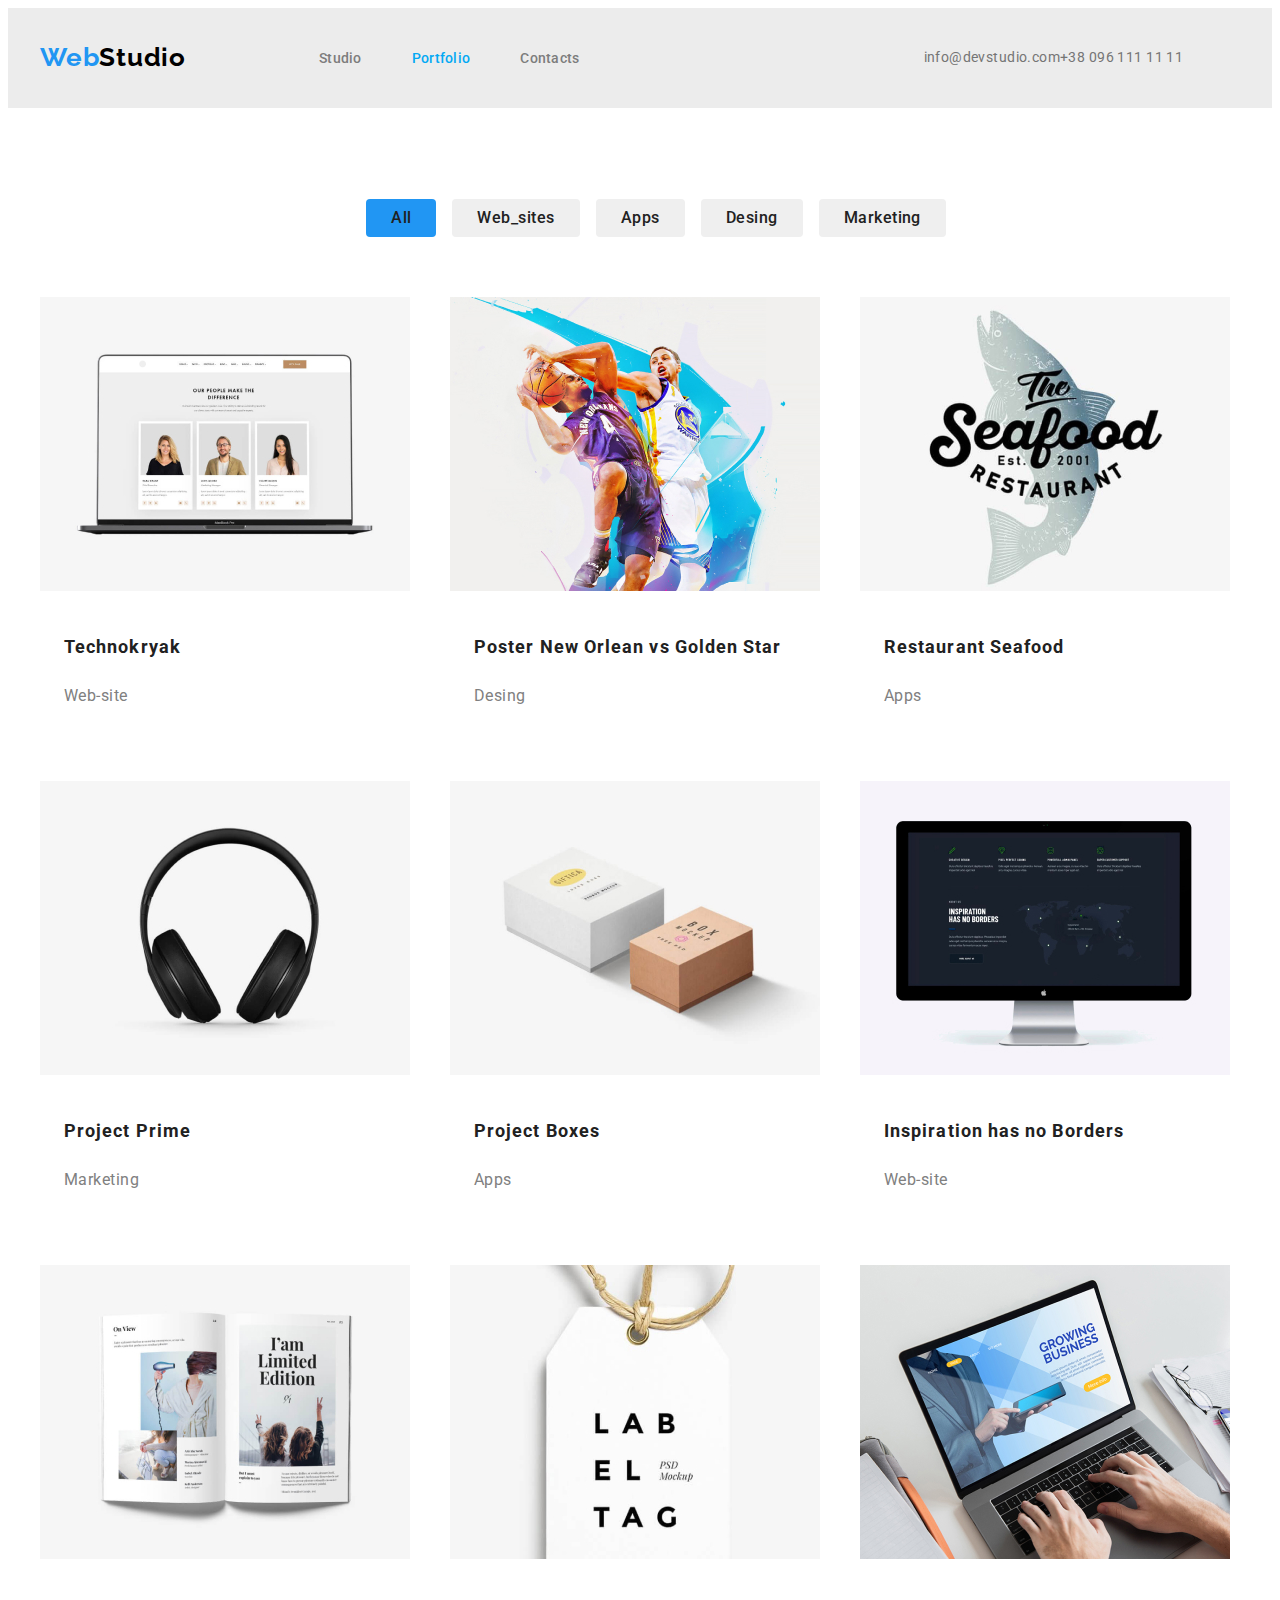
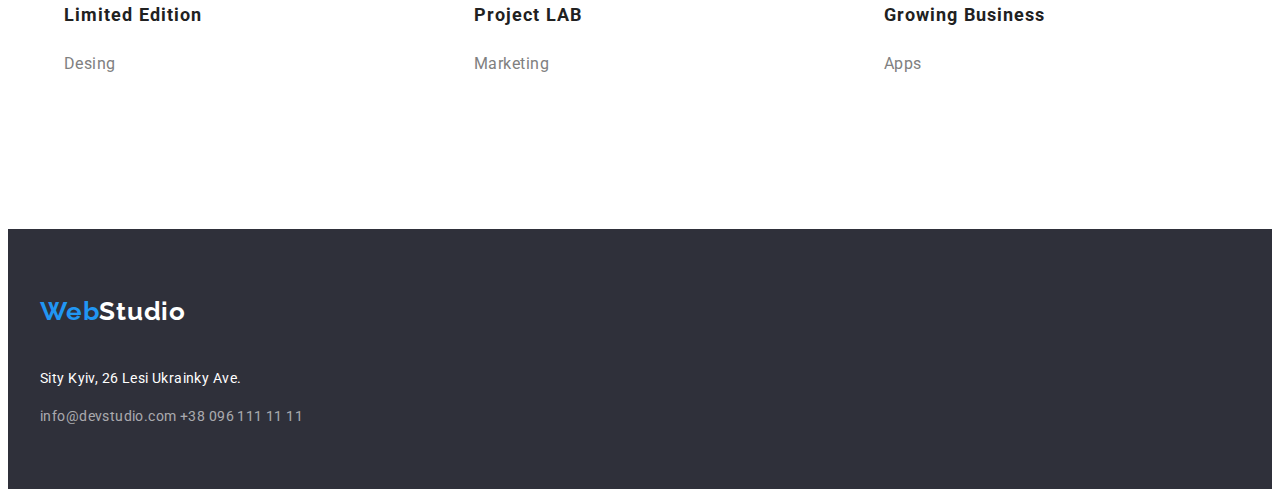
==== portfolio.html @ 50cd2db4 "New style" ====
<!DOCTYPE html>
<html lang="en"> <!-- Я знаю, що він англійський, хай буде таким-->
<head>
    <meta charset="UTF-8">
    <meta name="viewport" content="width=device-width, initial-scale=1.0">
    <title>WebStudio</title>
    <link rel="preconnect" href="https://fonts.googleapis.com">
    <link rel="preconnect" href="https://fonts.gstatic.com" crossorigin>
    <link href="https://fonts.googleapis.com/css2?family=Raleway:wght@700&family=Roboto:wght@400;500;700;900&display=swap" rel="stylesheet">
    <link
      rel="stylesheet"
      href="https://cdnjs.cloudflare.com/ajax/libs/modern-normalize/2.0.0/modern-normalize.min.css"
      integrity="sha512-4xo8blKMVCiXpTaLzQSLSw3KFOVPWhm/TRtuPVc4WG6kUgjH6J03IBuG7JZPkcWMxJ5huwaBpOpnwYElP/m6wg=="
      crossorigin="anonymous"
      referrerpolicy="no-referrer"
    />
    <link rel="stylesheet" href="./css/style.css">
</head>
<body>
    <header class="header">
        <div class="container header-container flex-header">
            <nav class="header-nav">
                <a class="logo-studio-link">
                    Web<span class="logo-studio">Studio</span>
                </a>
                <ul class="header-list">
                    <li class="header-list-item"><a class="header-link link" href="index.html">Studio</a></li>
                    <li class="header-list-item"><a class="header-link link carrent" href="./portfolio.html">Portfolio</a></li>
                    <li class="header-list-item"><a class="header-link link" href="#">Contacts</a></li>
                </ul>
            </nav>
            <a class="header-contacts link" href="mailto:info@devstudio.com">info@devstudio.com</a>
            <a class="header-contacts link" href="tel:380961111111">+38 096 111 11 11</a>
        </div>
    </header>

    <main>
        <section class="portfolio">
            <div class="container flex-div">
                <h2 class="hidden visually-hidden">Categories</h2>
                <ul class="button-list">
                    <li class="button-list-item">
                        <button class="portfolio-button current">All</button>
                    </li>
                    <li class="button-list-item">
                        <button class="portfolio-button">Web_sites</button>
                    </li>
                    <li class="button-list-item">
                        <button class="portfolio-button">Apps</button>
                    </li>
                    <li class="button-list-item">
                        <button class="portfolio-button">Desing</button>
                    </li>
                    <li class="button-list-item">
                        <button class="portfolio-button">Marketing</button>
                    </li>
                </ul>
                <ul class="portfolio-list">
                    <li class="portfolio-list-item">
                        <img class="portfolio-image" src="./images/portfolio/web_site.jpg" alt="Technokryak" height="294" width="370" >
                        <div class="text-box">
                            <h3 class="portfolio-name">Technokryak</h3>
                            <p class="portfolio-categorie" style="color: gray;">Web-site</p>
                        </div>
                    </li>
                    <li class="portfolio-list-item">
                        <img class="portfolio-image" src="./images/portfolio/desing.jpg" alt="Poster New Orlean vs Golden Star" height="294" width="370" >
                        <div class="text-box">
                            <h3 class="portfolio-name">Poster New Orlean vs Golden Star</h3>
                            <p class="portfolio-categorie" style="color: gray;">Desing</p>
                        </div>
                    </li>
                    <li class="portfolio-list-item">
                        <img class="portfolio-image" src="./images/portfolio/app.jpg" alt="Restaurant Seafood" height="294" width="370" >
                        <div class="text-box">
                            <h3 class="portfolio-name">Restaurant Seafood</h3>
                            <p class="portfolio-categorie" style="color: gray;">Apps</p>
                        </div>
                    </li>
                    <li class="portfolio-list-item">
                        <img class="portfolio-image" src="./images/portfolio/marketing.jpg" alt="Project Prime" height="294" width="370" >
                        <div class="text-box">
                            <h3 class="portfolio-name">Project Prime</h3>
                            <p class="portfolio-categorie" style="color: gray;">Marketing</p>
                        </div>
                    </li>
                    <li class="portfolio-list-item">
                        <img class="portfolio-image" src="./images/portfolio//app_2.jpg" alt="Project Boxes" height="294" width="370" >
                        <div class="text-box">
                            <h3 class="portfolio-name">Project Boxes</h3>
                            <p class="portfolio-categorie" style="color: gray;">Apps</p>
                        </div>
                    </li>
                    <li class="portfolio-list-item">
                        <img class="portfolio-image" src="./images/portfolio/web_site_2.jpg" alt="Inspiration has no Borders" height="294" width="370" >
                        <div class="text-box">
                            <h3 class="portfolio-name">Inspiration has no Borders</h3>
                            <p class="portfolio-categorie" style="color: gray;">Web-site</p>
                        </div>
                    </li>
                    <li class="portfolio-list-item">
                        <img class="portfolio-image" src="./images/portfolio/desing_2.jpg" alt="Limited Edition" height="294" width="370" >
                        <div class="text-box">
                            <h3 class="portfolio-name">Limited Edition</h3>
                            <p class="portfolio-categorie" style="color: gray;">Desing</p>
                        </div>
                    </li>
                    <li class="portfolio-list-item">
                        <img class="portfolio-image" src="./images/portfolio/marketing_2.jpg" alt="Project LAB" height="294" width="370" >
                        <div class="text-box">
                            <h3 class="portfolio-name">Project LAB</h3>
                            <p class="portfolio-categorie" style="color: gray;">Marketing</p>
                        </div>
                    </li>
                    <li class="portfolio-list-item">
                        <img class="portfolio-image" src="./images/portfolio/app_3.jpg" alt="Growing Business" height="294" width="370" >
                        <div class="text-box">
                            <h3 class="portfolio-name">Growing Business</h3>
                            <p class="portfolio-categorie" style="color: gray;">Apps</p>
                        </div>
                    </li>
                </ul>
            </div>
        </section>
    </main>
    
    <footer class="footer">
        <div class="container">
            <a class="logo-footer">
                Web<span class="logo-span">Studio</span>
            </a>
            <address class="address">
                <p class="footer-location">Sity Kyiv, 26 Lesi Ukrainky Ave.</p>
                <a class="footer-contacts link" href="mailto:info@devstudio.com">info@devstudio.com</a>
                <a class="footer-contacts link" href="tel:+380961111111">+38 096 111 11 11</a>
            </address>
        </div>
    </footer>
</body>
</html>
---- css/style.css ----
:root {
    --main-and-footer-heading-color: #2F303A;  
    --main-heading-color: #212121;
    --main-text-color: #fff;
    --main-background-section4: #F5F4FA;
    --main-button-color: #2196F3;
    --accent-color-and-current-website: #03A9F4;
    --header-link-color: #7D7D7D;
    --header-color-link: #757575;
    --dark-color-for-text: #000;
    --work-color: #F5F4FA;
    --main-header-color: #ECECEC;
    --buttom-when-mouse-on-button: #188CE8;
    --background-for-icons: #f5f4fa;
    --font-family: 'Roboto', sans-serif;
    --second-family: 'Raleway', sans-serif;
}

body{
    font-family: "Roboto", sans-serif;
  letter-spacing: 0.03em;
  }  

.container {
    width: 1200px;
    margin: 0 auto;
    padding: 0 15px;
    /* outline: 1px solid tomato; */
}

.header {
    background-color: var(--main-header-color);
    padding-top: 24px;
    padding-bottom: 25px;
}

.logo-studio-link {
    color: var(--main-button-color);
    font-family: Raleway;
    font-size: 26px;
    font-weight: 700;
    line-height: 1.38;
    letter-spacing: 0.78px;
    margin-right: 93px;
}

.logo-studio {
    color: var(--dark-color-for-text)
}

.header-list-item:not(:last-child) {
    margin-right: 50px;
}

.header-contacts.link:nth-child(1) {
    margin-right: 50px;
}

.header-list,
.header-list-item,
.portfolio-list-item,
.button-list-item,
.features,
.team,
.occupation {
    list-style-type: none;
}

.title {
    color: var(--main-text-color);
    margin-bottom: 30px;
}

.portfolio-button.current {
    background-color: var(--main-button-color);
    color: var(--main-text-color);
}

.portfolio-button:focus,
.portfolio-button:hover {
    background-color: var(--main-button-color);
    color: var(--main-text-color);
}

.address {
    font-style: normal;
}

.header-link {
    color: inherit;
    text-decoration: none;
    font-family: 'Roboto', sans-serif;
    font-weight: 500;
    letter-spacing: 0.02em;
    font-size: 14px;
    color: var(--main-heading-color);
}

.header-contacts.link {
    font-weight: 500;
}

.header-list-item,
.header-link-logo,
.header-contacts.link,
.footer-contacts.link,
.footer-link-logo {
    text-decoration: none;
}

.flex-header,
.header-nav,
.header-contacts.link,
.header-list {
    display: flex;
    align-items: center;
}

.header-nav {
    margin-right: 344px;
}

.header-container {
    display: flex;
    align-items: center;
}

.header-contacts.link{
    font-family: var(--font-family);
    font-weight: 500;
    font-size: 14px;
    letter-spacing: 0.02em;
    color: var(--main-heading-color);
}

.portfolio-all {
    font-family: var(--font-family);
    font-weight: 500;
    font-size: 32px;
    line-height: 1.62;
    letter-spacing: 0.03em;
}

.button-list {
    margin-bottom: 34px;
    padding-bottom: 26px;
    display: flex;
    gap: 8px;
    justify-content: center;
}

.button-list-item {
    margin-right: 8px;
}

.portfolio-button,
.portfolio-button.current {
    padding: 6px 25px;
    font-weight: 500;
    font-size: 16px;
    line-height: 162%;
    letter-spacing: 0.03em;
    text-align: center;
    color: var(--main-heading-color);
    border: none;
    border-radius: 4px;
}

.portfolio-list {
    display: flex;
    flex-wrap: wrap;
    gap: 30px;
    padding: 0;
}

.portfolio-list-item {
    display: flex;
    flex-direction: column;
    flex-basis: calc((100% - 60px) / 3);
}

.text-box {
    padding: 20px 24px;
    border-right: 1px solid var(--border-color);
    border-left: 1px solid var(--border-color);
    border-bottom: 1px solid var(--border-color);
    flex-grow: 1;
}

.portfolio-name {
    margin-bottom: 4px;
    font-weight: 700;
    font-size: 18px;
    line-height: 200%;
    letter-spacing: 0.06em;
    color: var(--main-heading-color);
}

.portfolio-categorie {
    margin-bottom: 20px;
    font-weight: 400;
    font-size: 16px;
    line-height: 187%;
    letter-spacing: 0.03em;
    color: var(--header-color-link);
}

.portfolio {
    padding-top: 75px;
    padding-bottom: 94px;
}

.footer-contacts.link {
    font-family: var(--font-family);
    font-weight: 400;
    font-size: 14px;
    line-height: 171%;
    letter-spacing: 0.03em;
    color: rgba(255, 255, 255, 0.6);
}

.header-link:hover, 
.header-link:focus {
    color: var(--accent-color-and-current-website);
}

.header-link {
    color: var(--header-link-color);
}

.header-link.carrent {
    color: var(--accent-color-and-current-website);
}

.portfolio-button {
    font-family: var(--font-family);
    font-weight: 500;
    font-size: 16px;
    line-height: 1.62;
    letter-spacing: 0.03em;
    text-align: center;
    color: var(--main-heading-color);
}

.hidden {
    color: var(--main-heading-color);
    font-family: var(--font-family);
    font-weight: 900;
    font-size: 44px;
    line-height: 1.5;
    letter-spacing: 0.06em;
    text-align: center;
}

.portfolio-list-item {
    font-family: var(--font-family);
    font-weight: 700;
    font-size: 18px;
    line-height: 2;
    letter-spacing: 0.06em;
    color: var(--main-heading-color)
}

.portfolio-list.item {
    font-family: var(--font-family);
    font-weight: 400;
    font-size: 16px;
    line-height: 1.87;
    letter-spacing: 0.03em;
}

.section-title {
    background-color: var(--main-heading-color);
    padding-top: 200px;
    padding-bottom: 200px;
    text-align: center;
}

.header-contacts.link {
    font-family: var(--font-family);
    font-weight: 400;
    font-size: 14px;
    line-height: 1.71;
    letter-spacing: 0.03em;
    color: var(--header-color-link)
}

.header-contacts.link:hover, 
.header-contacts.link:focus {
    color: var(--accent-color-and-current-website);
}

.flex {
    display: flex;
    flex-direction: column;
    align-items: center;
}

.regestration-button {
    background-color: var(--main-button-color);
    color: var(--main-text-color);
    padding: 10px 32px;
    min-width: 216px;
    border: 0;
}

.regestration-button {
    font-family: var(--font-family);
    font-weight: 700;
    font-size: 16px;
    line-height: 1.87;
    letter-spacing: 0.06em;
    text-align: center;
}

.heading-features {
    font-family: var(--font-family);
    font-weight: 900;
    font-size: 36px;
    line-height: 1.5;
    letter-spacing: 0.03em;
    text-transform: uppercase;
    text-align: center;
}

.features {
    padding-top: 94px;
}

.features-list {
    display: flex;
}

.features-list-item {
    flex-basis: 270px;
    vertical-align: top;
}

.features-list-item::before {
    content: "";
    height: 120px;
    background-color: var(--background-for-icons);
    display: block; 
    margin-bottom: 30px;
    background-repeat: no-repeat;
    background-position: center;
    border-radius: 4px;
}

.features-list-item:nth-child(1)::before {
    background-image: url(../images/svg/antenna.svg);
}

.features-list-item:nth-child(2)::before {
    background-image: url(../images/svg/clock.svg);
}

.features-list-item:nth-child(3)::before {
    background-image: url(../images/svg/diagram.svg);
}

.features-list-item:nth-child(4)::before {
    background-image: url(../images/svg/astronaut.svg);
}

.features-list-item:not(:last-child) {
    margin-right: 30px;
}

.features-name {
    margin-bottom: 10px;
    font-family: var(--font-family);
    font-weight: 700;
    font-size: 14px;
    line-height: 1.875;
    letter-spacing: 0.03em;
    text-transform: uppercase;
}

.features-description {
    font-family: var(--font-family);
    font-weight: 400;
    font-size: 14px;
    line-height: 1.71;
    letter-spacing: 0.03em;
    color: var(--header-color-link);
}

.sections {
    padding-top: 94px;
    padding-bottom: 94px;
}

.heading-occupation {
    text-align: center;
    margin-bottom: 50px;
}

.occupation-list {
    display: flex;
}

.occupation.list-item:not(:last-child) {
    margin-right: 30px;
}

.occupation.sections {
    padding-top: 94px;
    padding-bottom: 94px;
}

.occupation.list-item {
    width: 370px;
}

.heading-occupation {
    font-family: var(--font-family);
    font-weight: 700;
    font-size: 36px;
    line-height: 1.5;
    letter-spacing: 0.03em;
    text-align: center;
    color: var(--main-heading-color);
    margin-bottom: 50px;
}

.team {
    background-color: var(--main-background-section4);
}

.team-list {
    display: flex;
}

.team-image-person {
    margin-bottom: 30px;
}

.team.list-item:not(:last-child) {
    margin-right: 30px;
}

.team.list-item {
    width: 270px;
    text-align: center;
    padding-bottom: 30px;
}

.heading-team {
    text-align: center;
    margin-bottom: 50px;
}

.heading-team{
    font-family: var(--font-family);
    font-weight: 700;
    font-size: 36px;
    line-height: 1.5;
    letter-spacing: 0.03em;
    text-align: center;
}

.team-name-person {
    font-family: var(--font-family);
    font-weight: 500;
    font-size: 16px;
    line-height: 1.5;
    letter-spacing: 0.03em;
}

.team-job {
    font-family: var(--font-family);
    font-weight: 400;
    font-size: 16px;
    line-height: 1.5;
    letter-spacing: 0.03em;
    margin-bottom: 10px;
}

.footer {
    background-color: var(--main-and-footer-heading-color);
    color: var(--main-text-color);
    font-family: var(--font-family);
    font-weight: 400;
    font-size: 14px;
    line-height: 1.71;
    letter-spacing: 0.03em;
    background-color: var(--main-and-footer-heading-color);
    padding-bottom: 60px;
    padding-top: 60px;
}

.logo-span {
    color: var(--main-text-color);
}

.logo-footer {
    font-family: var(--second-family);
    font-weight: 700;
    font-size: 26px;
    letter-spacing: 0.03em;
    color: var(--main-button-color);
    margin-bottom: 20px;
    display: inline-block;
}

.footer-link-logo{
    font-family: var(--second-family);
    font-weight: 700;
    font-size: 26px;
    letter-spacing: 0.03em;
}

.visually-hidden {
    position: absolute;
    white-space: nowrap;
    width: 1px;
    height: 1px;
    overflow: hidden;
    border: 0;
    padding: 0;
    clip: rect(0 0 0 0);
    clip-path: inset(50%);
    margin: -1px;
}
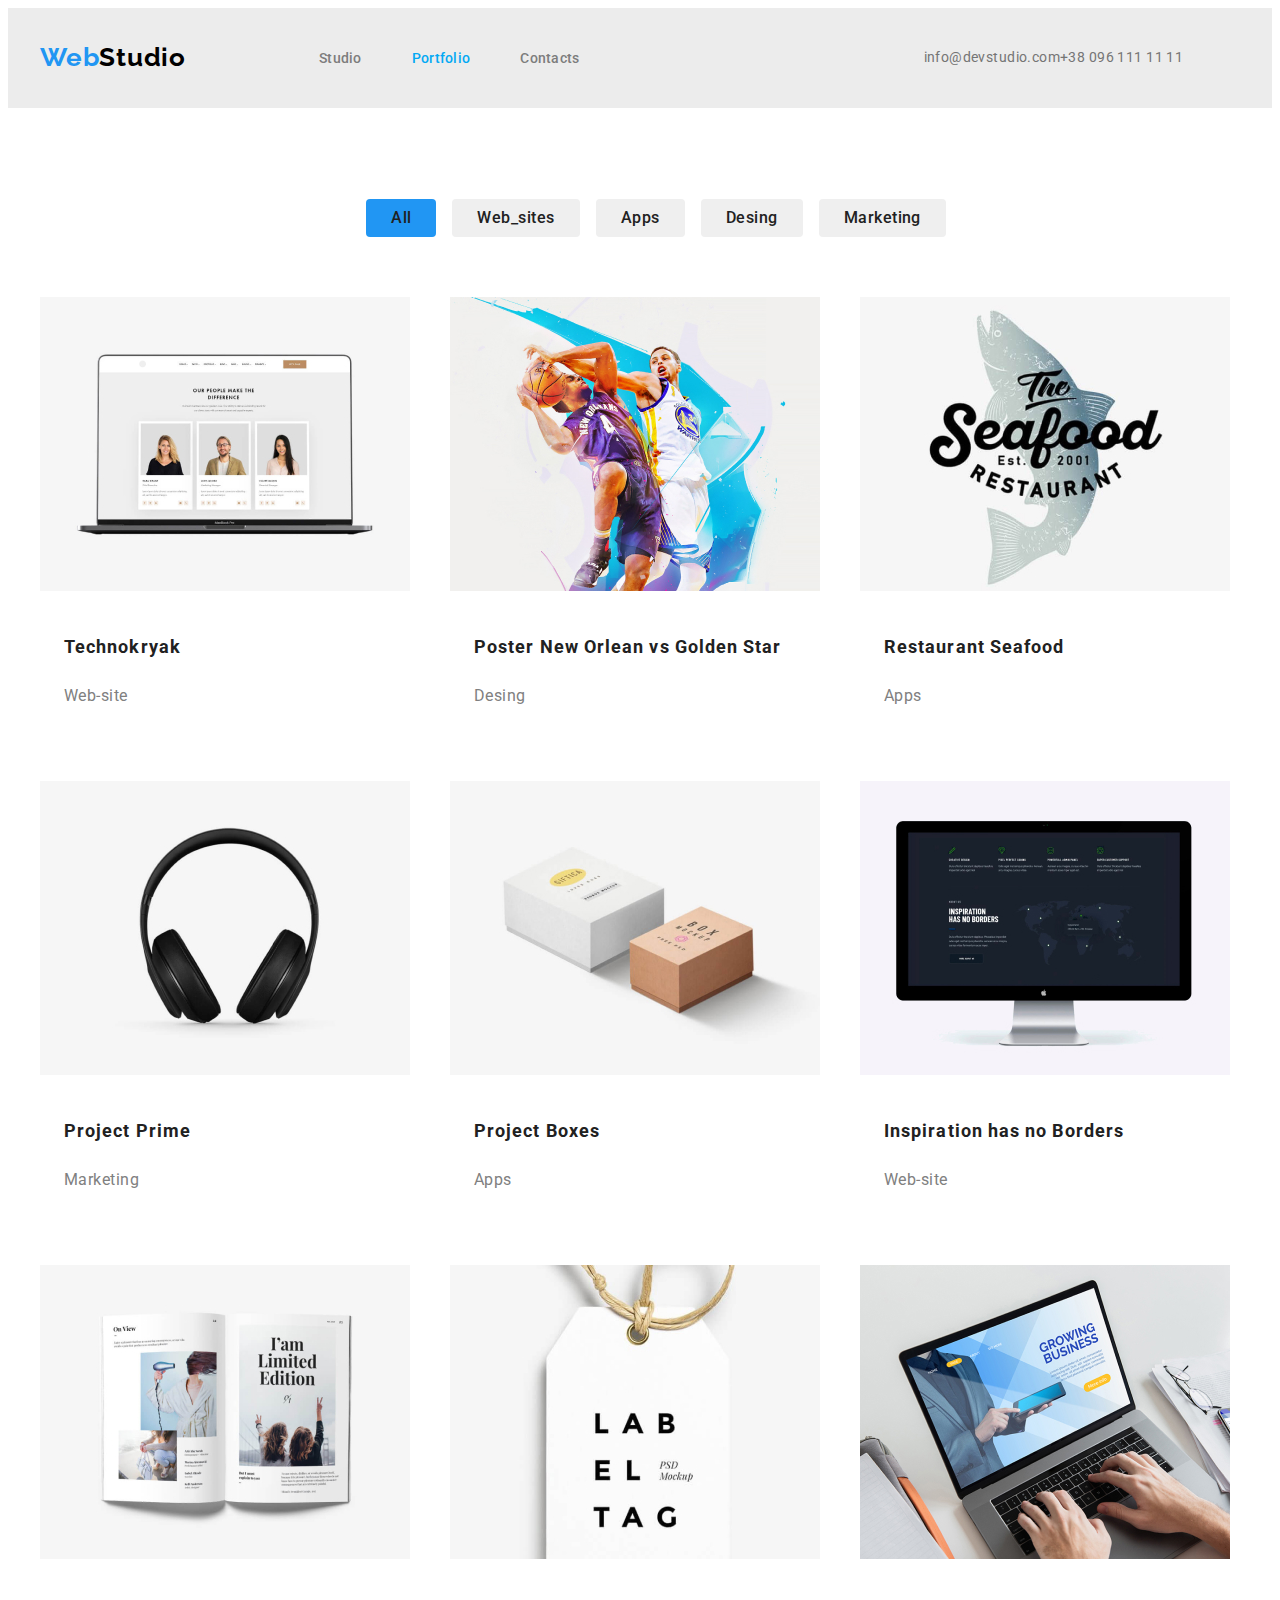
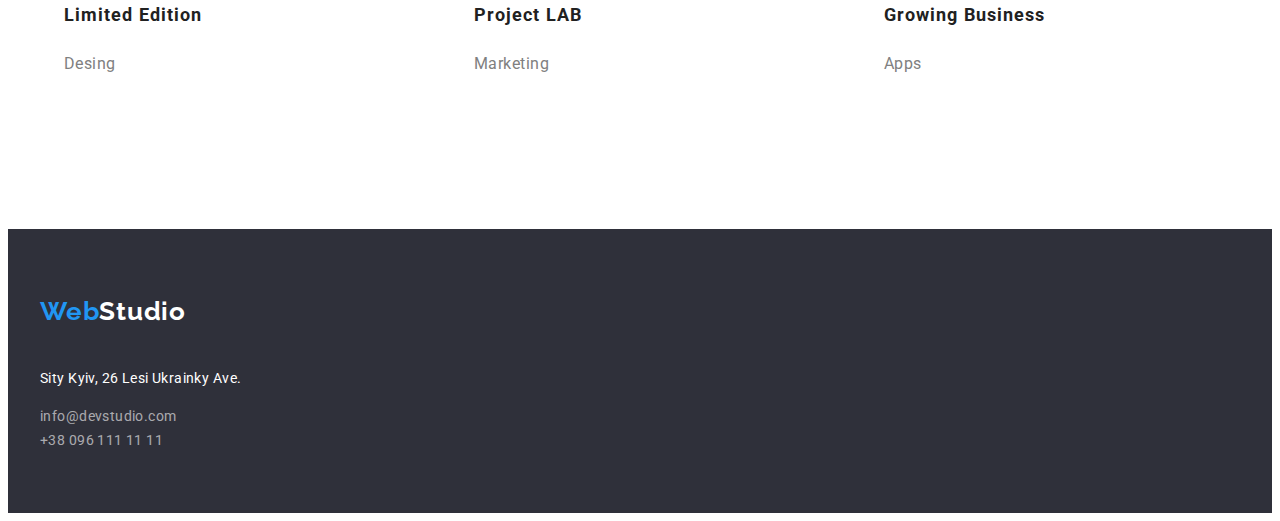
==== commit 0d1eb0e6: "New style" ====
--- a/portfolio.html
+++ b/portfolio.html
@@ -132,7 +132,7 @@
             <address class="address">
                 <p class="footer-location">Sity Kyiv, 26 Lesi Ukrainky Ave.</p>
                 <a class="footer-contacts link" href="mailto:info@devstudio.com">info@devstudio.com</a>
-                <a class="footer-contacts link" href="tel:+380961111111">+38 096 111 11 11</a>
+                <a class="footer-contacts link" href="tel:+380961111111" style="display: block;">+38 096 111 11 11</a>
             </address>
         </div>
     </footer>
--- a/css/style.css
+++ b/css/style.css
@@ -133,6 +133,23 @@
     color: var(--main-heading-color);
 }
 
+.contacts {
+    display: flex;
+    gap: 20px;
+}
+
+.section-title {
+    background-color: var(--main-color);
+    padding-top: 200px;
+    padding-bottom: 200px;
+    background-image:
+        linear-gradient(rgba(47, 48, 58, 0.4),
+            rgba(47, 48, 58, 0.4)),
+        url(../images/main/background-image-main.jpg);
+    background-repeat: no-repeat;
+    background-position: center;
+    background-size: cover;
+}
 .portfolio-all {
     font-family: var(--font-family);
     font-weight: 500;
@@ -267,6 +284,10 @@
     font-size: 16px;
     line-height: 1.87;
     letter-spacing: 0.03em;
+}
+
+.portfolio-list-item:hover {
+    box-shadow: 1px 4px 6px 0 rgba(0, 0, 0, 0.16), 0 4px 4px 0 rgba(0, 0, 0, 0.06), 0 1px 1px 0 rgba(0, 0, 0, 0.12);
 }
 
 .section-title {
@@ -475,6 +496,15 @@
     line-height: 1.5;
     letter-spacing: 0.03em;
     margin-bottom: 10px;
+}
+
+.team.list-item {
+    background-color: var(--white-color);
+    border-radius: 0 0 4px 4px;
+    box-shadow:
+        0 2px 1px 0 rgba(0, 0, 0, 0.2),
+        0 1px 1px 0 rgba(0, 0, 0, 0.14),
+        0 1px 3px 0 rgba(0, 0, 0, 0.12);
 }
 
 .footer {
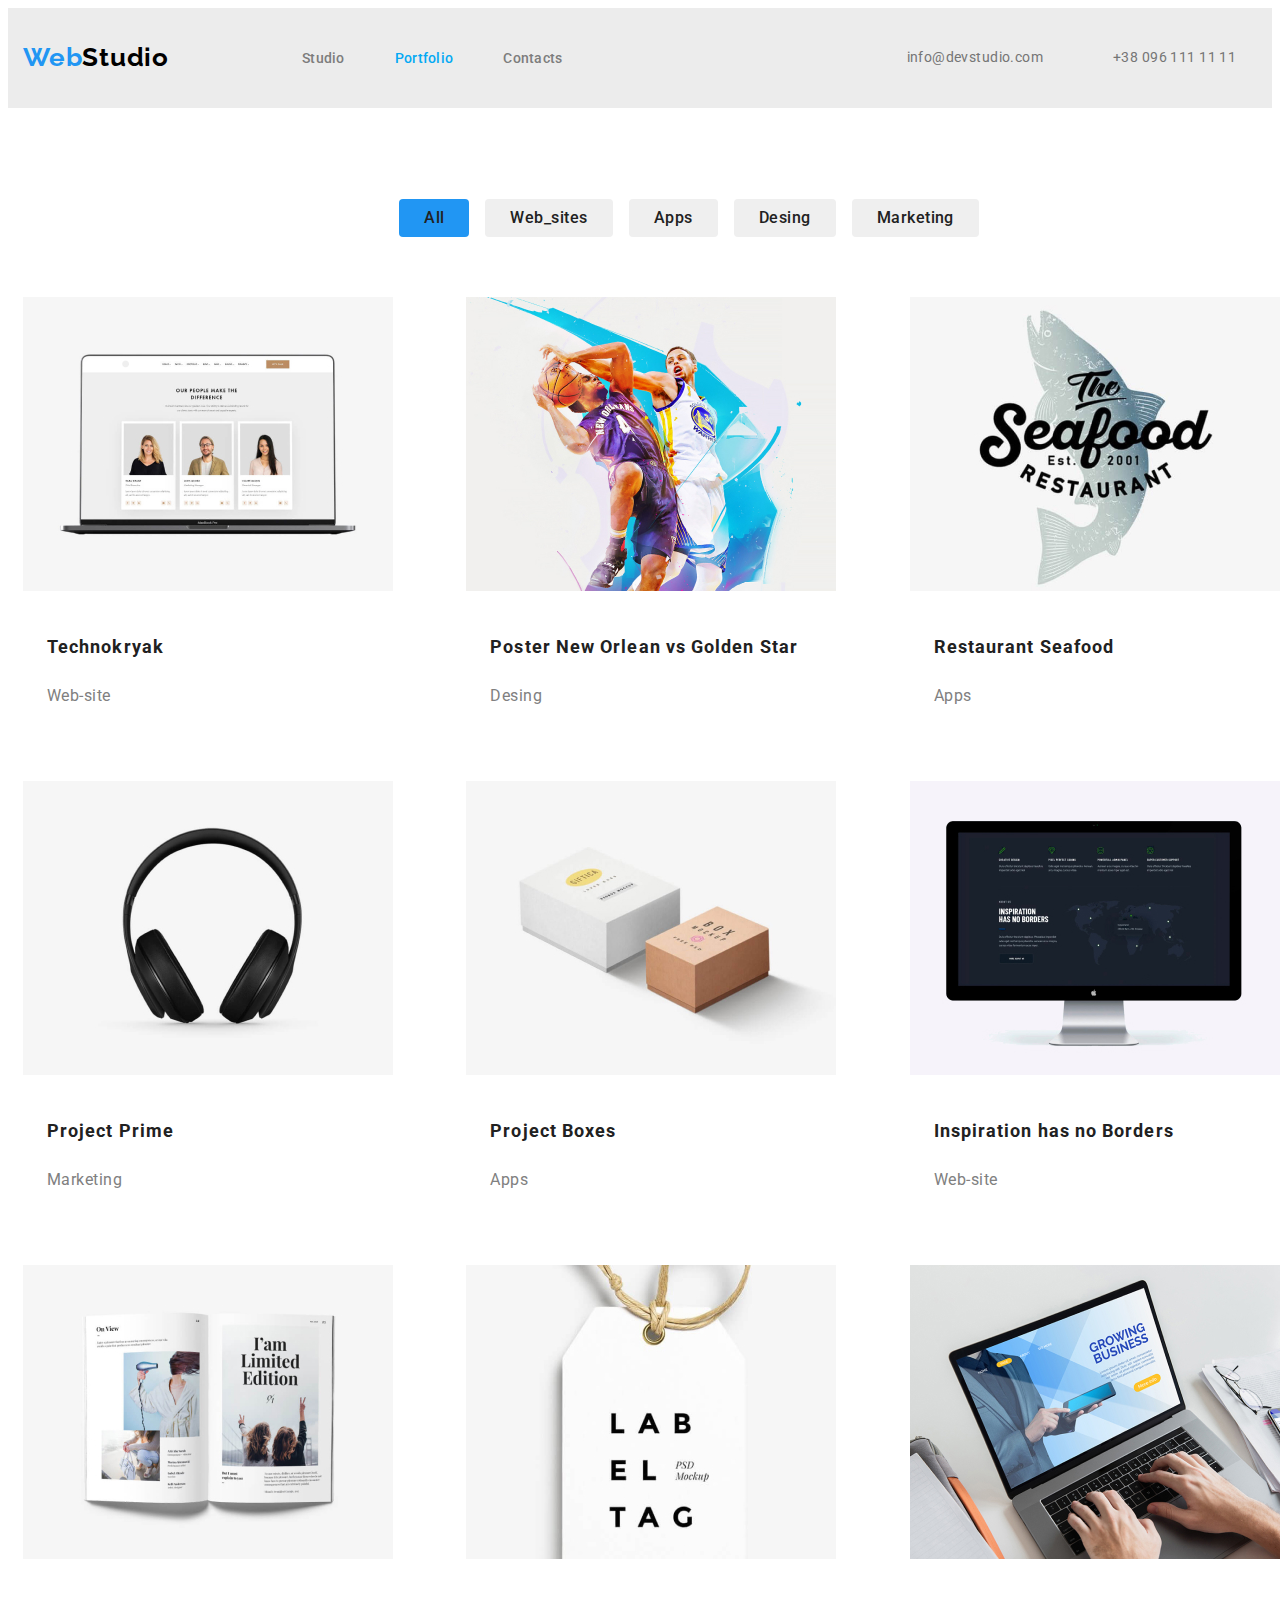
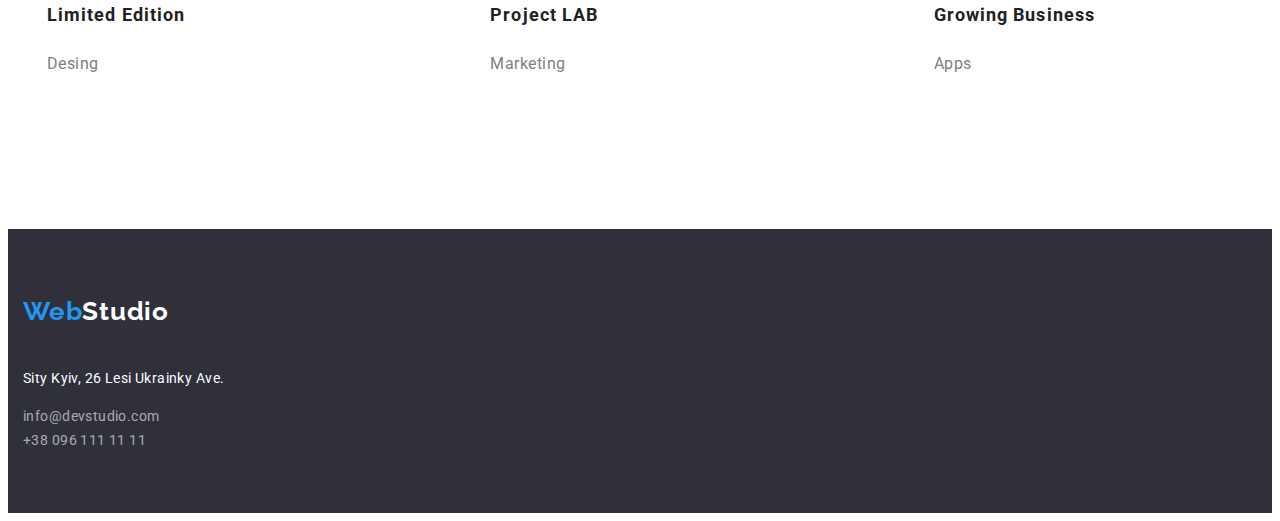
==== commit e908c079: "New style" ====
--- a/portfolio.html
+++ b/portfolio.html
@@ -29,8 +29,10 @@
                     <li class="header-list-item"><a class="header-link link" href="#">Contacts</a></li>
                 </ul>
             </nav>
-            <a class="header-contacts link" href="mailto:info@devstudio.com">info@devstudio.com</a>
-            <a class="header-contacts link" href="tel:380961111111">+38 096 111 11 11</a>
+            <div class="contacts">
+                <a class="header-contacts link" href="mailto:info@devstudio.com">info@devstudio.com</a>
+                <a class="header-contacts link" href="tel:380961111111">+38 096 111 11 11</a>
+            </div>
         </div>
     </header>
 
--- a/css/style.css
+++ b/css/style.css
@@ -22,7 +22,7 @@
   }  
 
 .container {
-    width: 1200px;
+    width: 1300px;
     margin: 0 auto;
     padding: 0 15px;
     /* outline: 1px solid tomato; */
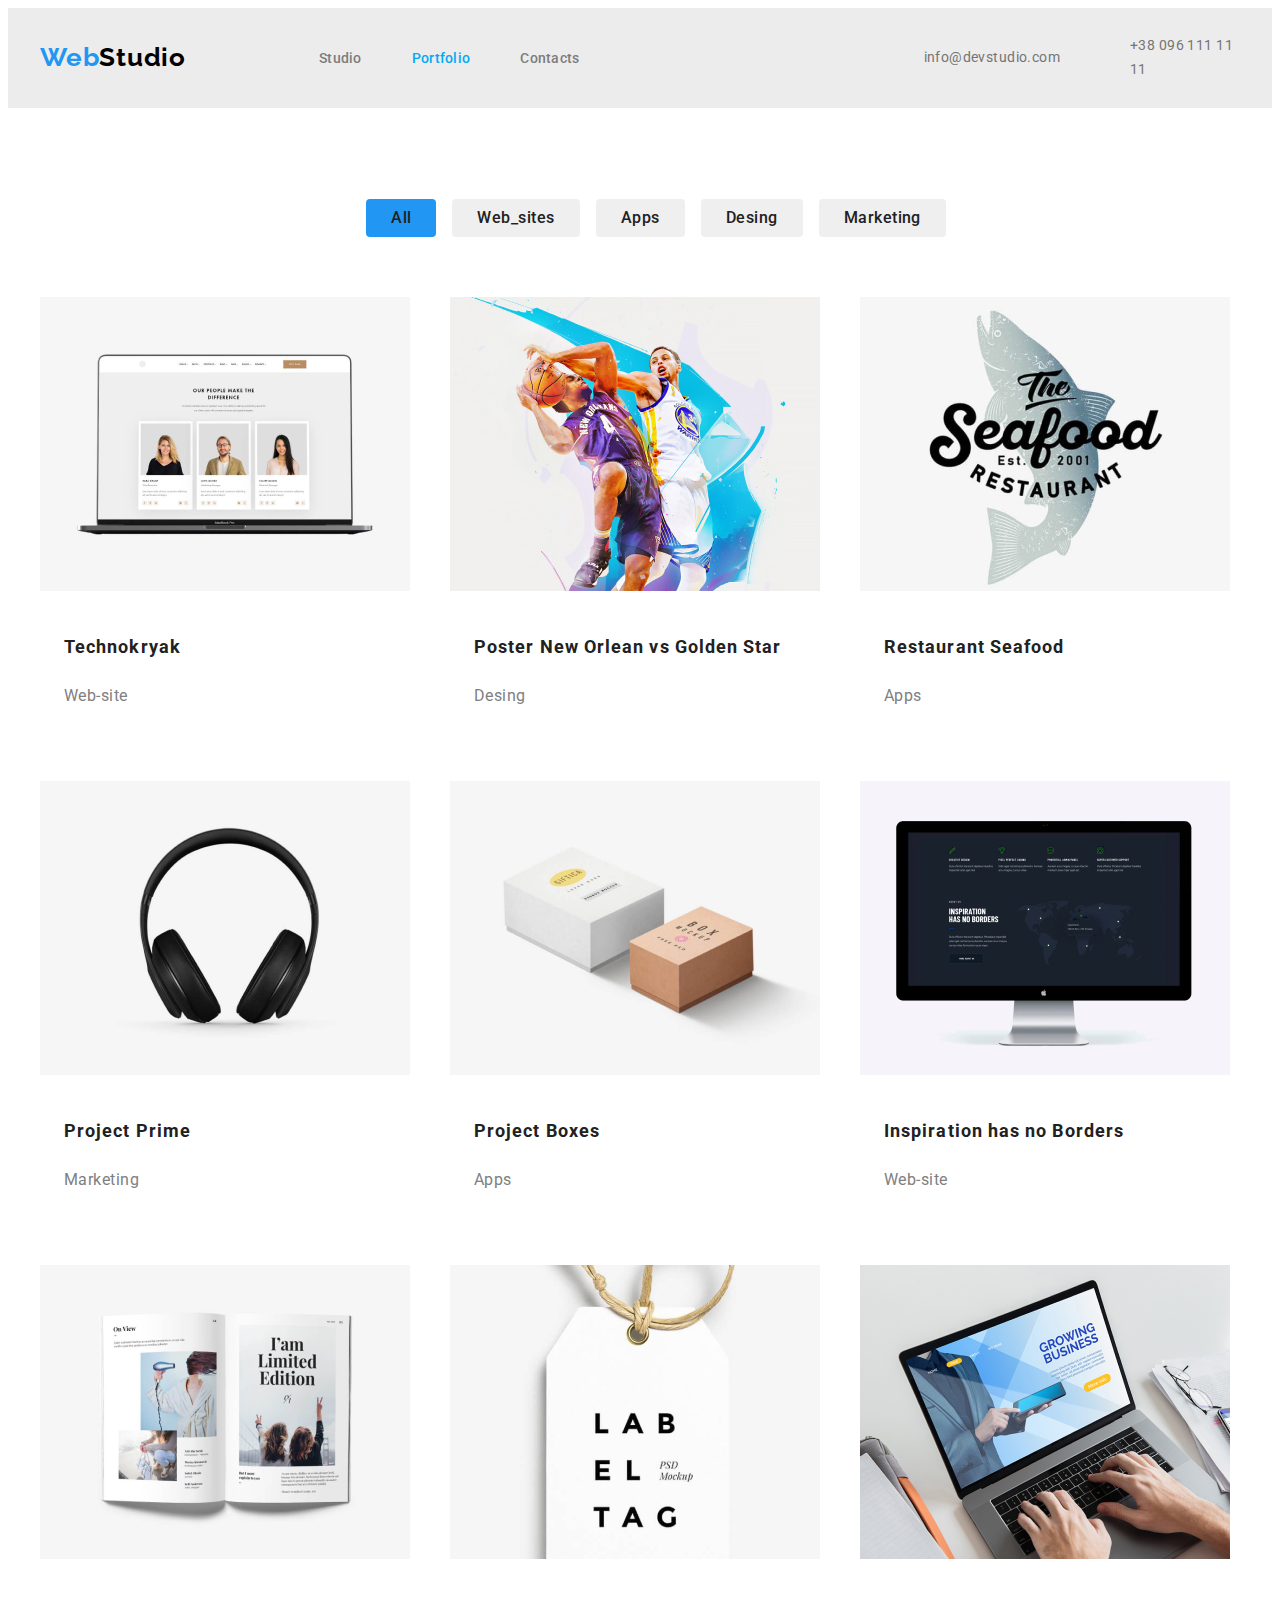
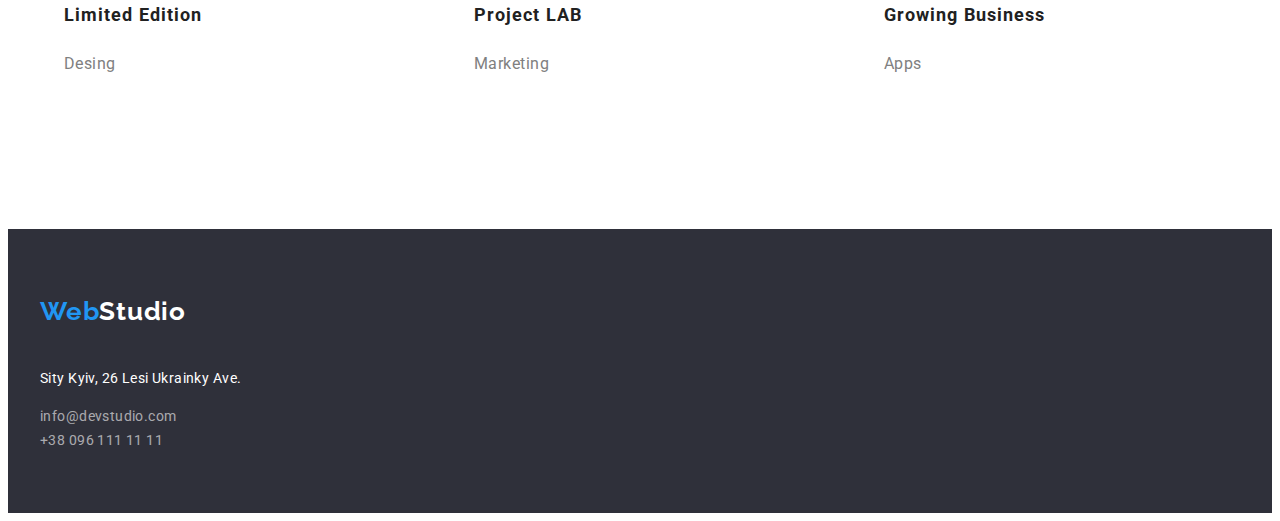
==== commit fe2e1466: "New style" ====
--- a/portfolio.html
+++ b/portfolio.html
@@ -15,6 +15,7 @@
       referrerpolicy="no-referrer"
     />
     <link rel="stylesheet" href="./css/style.css">
+    <link rel="stylesheet" href="./css/reset.css">
 </head>
 <body>
     <header class="header">
--- a/css/style.css
+++ b/css/style.css
@@ -22,7 +22,7 @@
   }  
 
 .container {
-    width: 1300px;
+    width: 1200px;
     margin: 0 auto;
     padding: 0 15px;
     /* outline: 1px solid tomato; */
@@ -139,7 +139,7 @@
 }
 
 .section-title {
-    background-color: var(--main-color);
+    background-color: var(--main-header-color);
     padding-top: 200px;
     padding-bottom: 200px;
     background-image:
@@ -168,6 +168,12 @@
 
 .button-list-item {
     margin-right: 8px;
+}
+
+.portfolio-button:active {
+    background-color: var(--buttom-when-mouse-on-button);
+    box-shadow: 0 4px 4px 0 rgba(0, 0, 0, 0.15);
+    color: var(--work-color);
 }
 
 .portfolio-button,
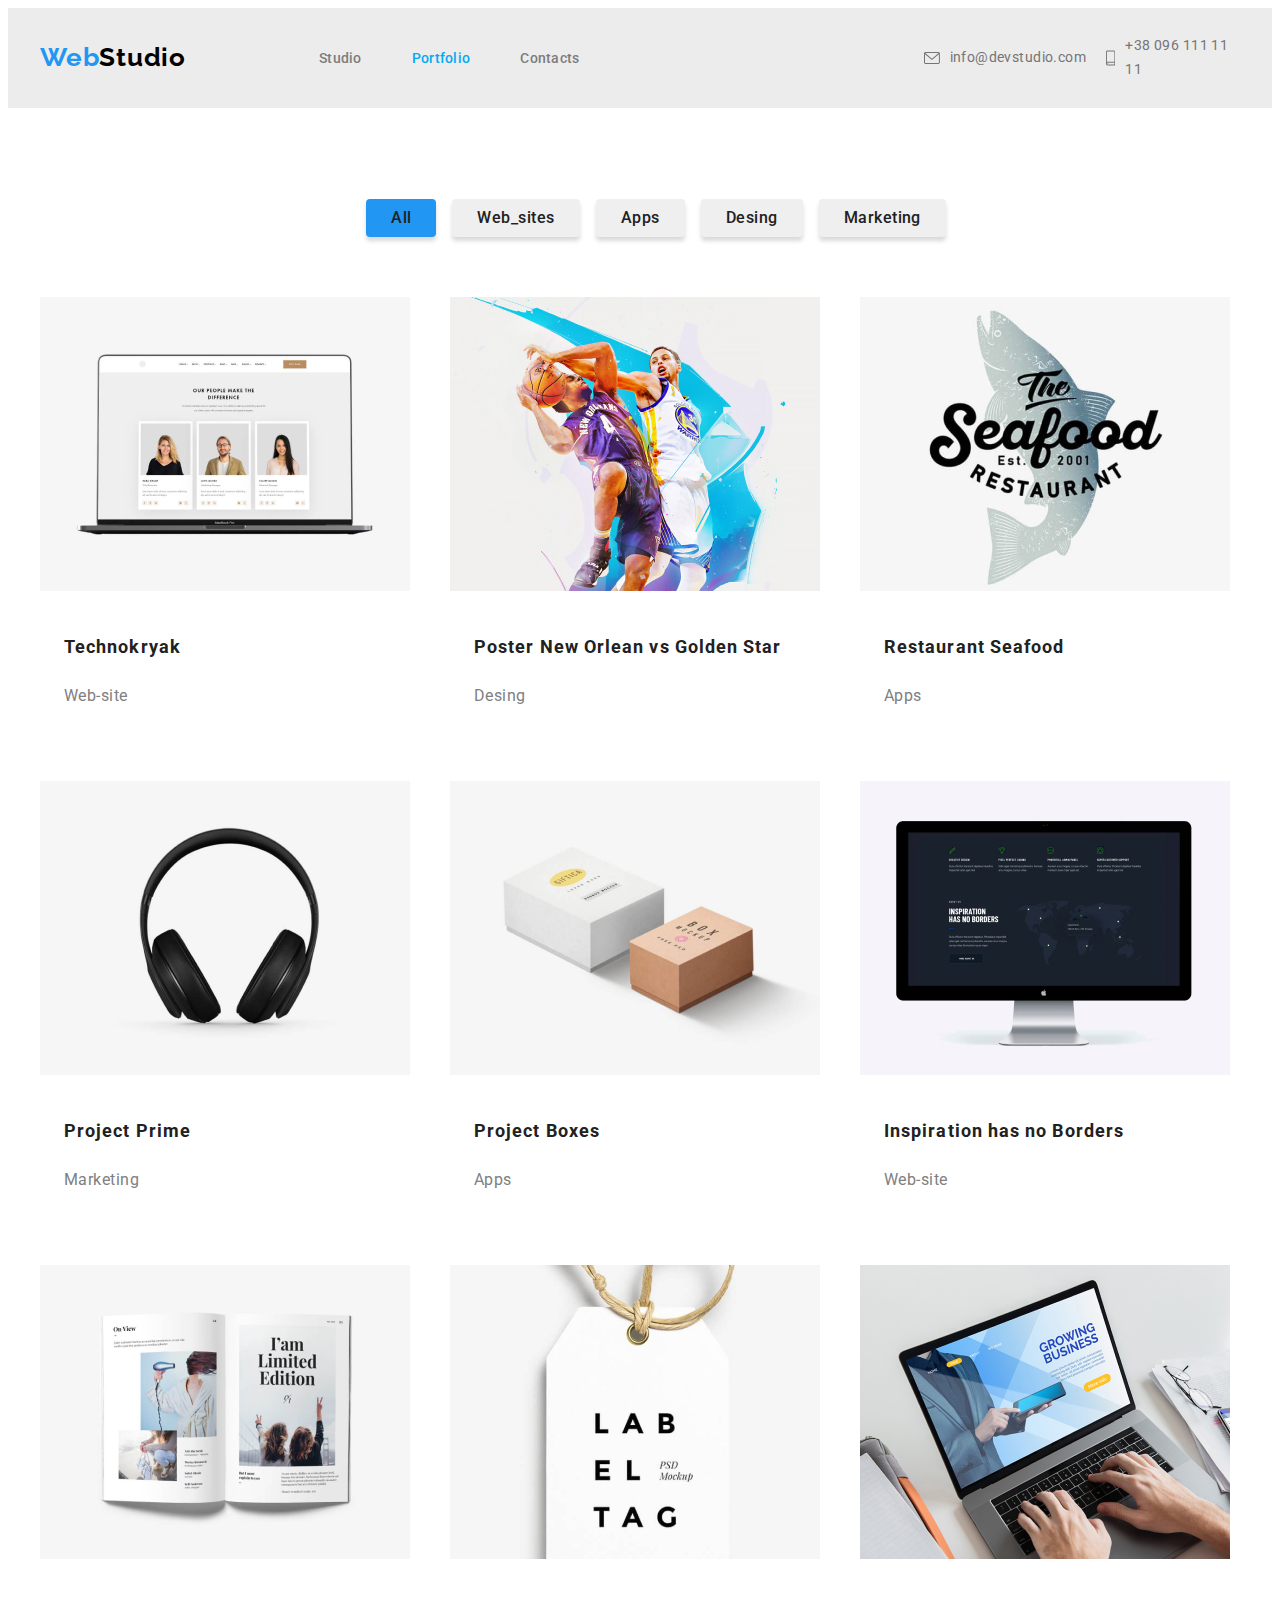
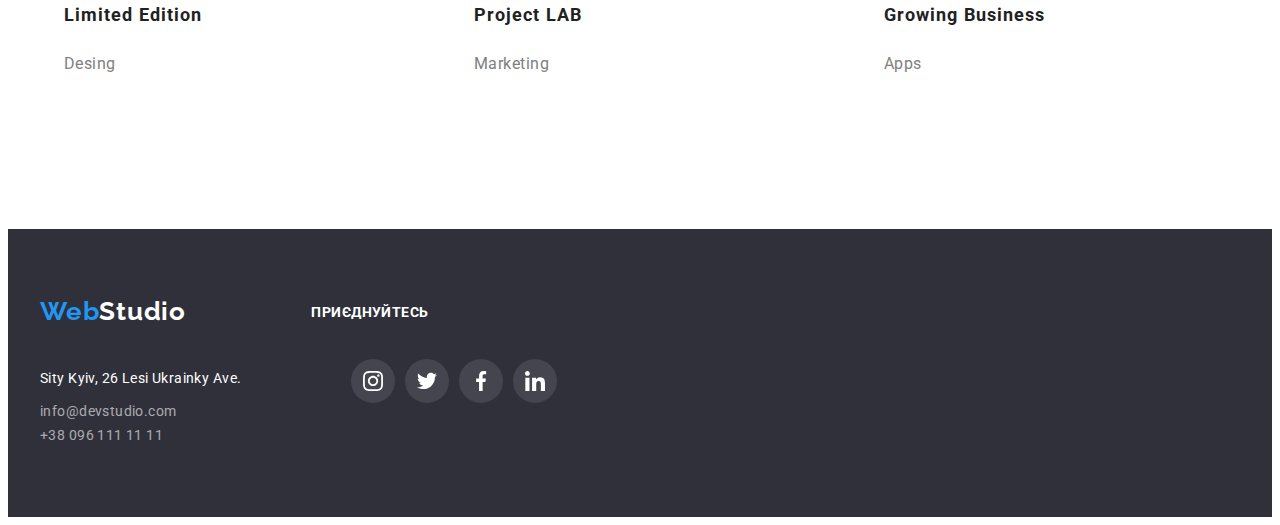
==== commit 85f542a8: "New svgs and codes" ====
--- a/portfolio.html
+++ b/portfolio.html
@@ -31,8 +31,14 @@
                 </ul>
             </nav>
             <div class="contacts">
-                <a class="header-contacts link" href="mailto:info@devstudio.com">info@devstudio.com</a>
-                <a class="header-contacts link" href="tel:380961111111">+38 096 111 11 11</a>
+                <a class="header-contacts link" href="mailto:info@devstudio.com">
+                    <svg class="svg-header" width="16" height="12">
+                        <use href="./images/svg/symboldefs.svg#email"></use>
+                    </svg>info@devstudio.com</a>
+                <a class="header-contacts link" href="tel:380961111111">
+                    <svg width="10" height="16">
+                        <use href="./images/svg/symboldefs.svg#smartphone"></use>
+                    </svg>+38 096 111 11 11</a>
             </div>
         </div>
     </header>
@@ -128,15 +134,42 @@
     </main>
     
     <footer class="footer">
-        <div class="container">
-            <a class="logo-footer">
-                Web<span class="logo-span">Studio</span>
-            </a>
-            <address class="address">
-                <p class="footer-location">Sity Kyiv, 26 Lesi Ukrainky Ave.</p>
-                <a class="footer-contacts link" href="mailto:info@devstudio.com">info@devstudio.com</a>
-                <a class="footer-contacts link" href="tel:+380961111111" style="display: block;">+38 096 111 11 11</a>
-            </address>
+        <div class="container flex-footer">
+            <div class="footer-links">
+                <a class="logo-footer">
+                    Web<span class="logo-span">Studio</span>
+                </a>
+                <address class="address">
+                    <p class="footer-location">Sity Kyiv, 26 Lesi Ukrainky Ave.</p>
+                    <a class="footer-contacts link" href="mailto:info@devstudio.com">info@devstudio.com</a>
+                    <a class="footer-contacts link" href="tel:+380961111111" style="display: block;">+38 096 111 11 11</a>
+                </address>
+            </div>
+            <div class="social-network">
+                <h2 class="footer-title">ПРИЄДНУЙТЕСЬ</h2>
+                <ul class="footer-list-svg">
+                    <li class="footer-list-item-svg">
+                        <a href="./" class="footer-link"> <svg width="20" height="20">
+                            <use href="./images/svg/symboldefs.svg#instagram"></use>
+                        </svg></a>
+                    </li>
+                    <li class="footer-list-item-svg">
+                        <a href="./" class="footer-link"> <svg width="20" height="20">
+                            <use href="./images/svg/symboldefs.svg#twitter"></use>
+                        </svg></a>
+                    </li>
+                    <li class="footer-list-item-svg">
+                        <a href="./" class="footer-link"> <svg width="20" height="20">
+                            <use href="./images/svg/symboldefs.svg#facebook"></use>
+                        </svg></a>
+                    </li>
+                    <li class="footer-list-item-svg">
+                        <a href="./" class="footer-link"> <svg width="20" height="20">
+                            <use href="./images/svg/symboldefs.svg#linkedin"></use>
+                        </svg></a>
+                    </li>
+                </ul>
+            </div>
         </div>
     </footer>
 </body>
--- a/css/style.css
+++ b/css/style.css
@@ -14,6 +14,8 @@
     --background-for-icons: #f5f4fa;
     --font-family: 'Roboto', sans-serif;
     --second-family: 'Raleway', sans-serif;
+    --fill-email-and-phone: #757575;
+    --social-links-workers: #AFB1B8;
 }
 
 body{
@@ -49,10 +51,6 @@
 }
 
 .header-list-item:not(:last-child) {
-    margin-right: 50px;
-}
-
-.header-contacts.link:nth-child(1) {
     margin-right: 50px;
 }
 
@@ -98,6 +96,9 @@
 
 .header-contacts.link {
     font-weight: 500;
+    fill: var(--fill-email-and-phone);
+    letter-spacing: 0.02em;
+    gap: 10px;
 }
 
 .header-list-item,
@@ -172,7 +173,6 @@
 
 .portfolio-button:active {
     background-color: var(--buttom-when-mouse-on-button);
-    box-shadow: 0 4px 4px 0 rgba(0, 0, 0, 0.15);
     color: var(--work-color);
 }
 
@@ -187,6 +187,7 @@
     color: var(--main-heading-color);
     border: none;
     border-radius: 4px;
+    box-shadow: 0 4px 4px 0 rgba(0, 0, 0, 0.15);
 }
 
 .portfolio-list {
@@ -240,6 +241,7 @@
     line-height: 171%;
     letter-spacing: 0.03em;
     color: rgba(255, 255, 255, 0.6);
+    margin-bottom: 9px;
 }
 
 .header-link:hover, 
@@ -459,6 +461,25 @@
     display: flex;
 }
 
+.our-team-svg {
+    display: flex;
+    justify-content: center;
+    gap: 10px;
+}
+
+.svg-team {
+    display: flex;
+}
+
+.our-team-link {
+    width: 44px;
+    height: 44px;
+    display: flex;
+    align-items: center;
+    justify-content: center;
+    fill: var(--social-links-workers);
+}
+
 .team-image-person {
     margin-bottom: 30px;
 }
@@ -526,6 +547,26 @@
     padding-top: 60px;
 }
 
+.flex-footer {
+    display: flex;
+}
+
+.footer-links {
+    display: flex;
+    flex-direction: column;
+}
+
+.footer-location {
+    font-weight: 400;
+    line-height: 1.71;
+    font-style: normal;
+    margin-bottom: 9px;
+}
+
+.footer-contacts.link1:not(:last-child) {
+    margin-bottom: 9px;
+}
+
 .logo-span {
     color: var(--main-text-color);
 }
@@ -545,6 +586,44 @@
     font-weight: 700;
     font-size: 26px;
     letter-spacing: 0.03em;
+}
+
+.social-network {
+    display: flex;
+    margin-left: 70px;
+    flex-direction: column;
+}
+
+.footer-title {
+    font-family: var(--font-family);
+    font-weight: 700;
+    font-size: 14px;
+    letter-spacing: 0.03em;
+    color: var(--main-text-color);
+    margin-bottom: 20px;
+    margin-top: 12px;
+}
+
+.footer-list-svg {
+    display: flex;
+    justify-content: center;
+    gap: 10px;
+}
+
+.footer-list-item-svg {
+    border-radius: 50%;
+    display: flex;
+}
+
+.footer-link {
+    display: flex;
+    width: 44px;
+    height: 44px;
+    align-items: center;
+    justify-content: center;
+    border-radius: 50%;
+    fill: var(--main-text-color);
+    background-color: rgba(255, 255, 255, 0.1);
 }
 
 .visually-hidden {
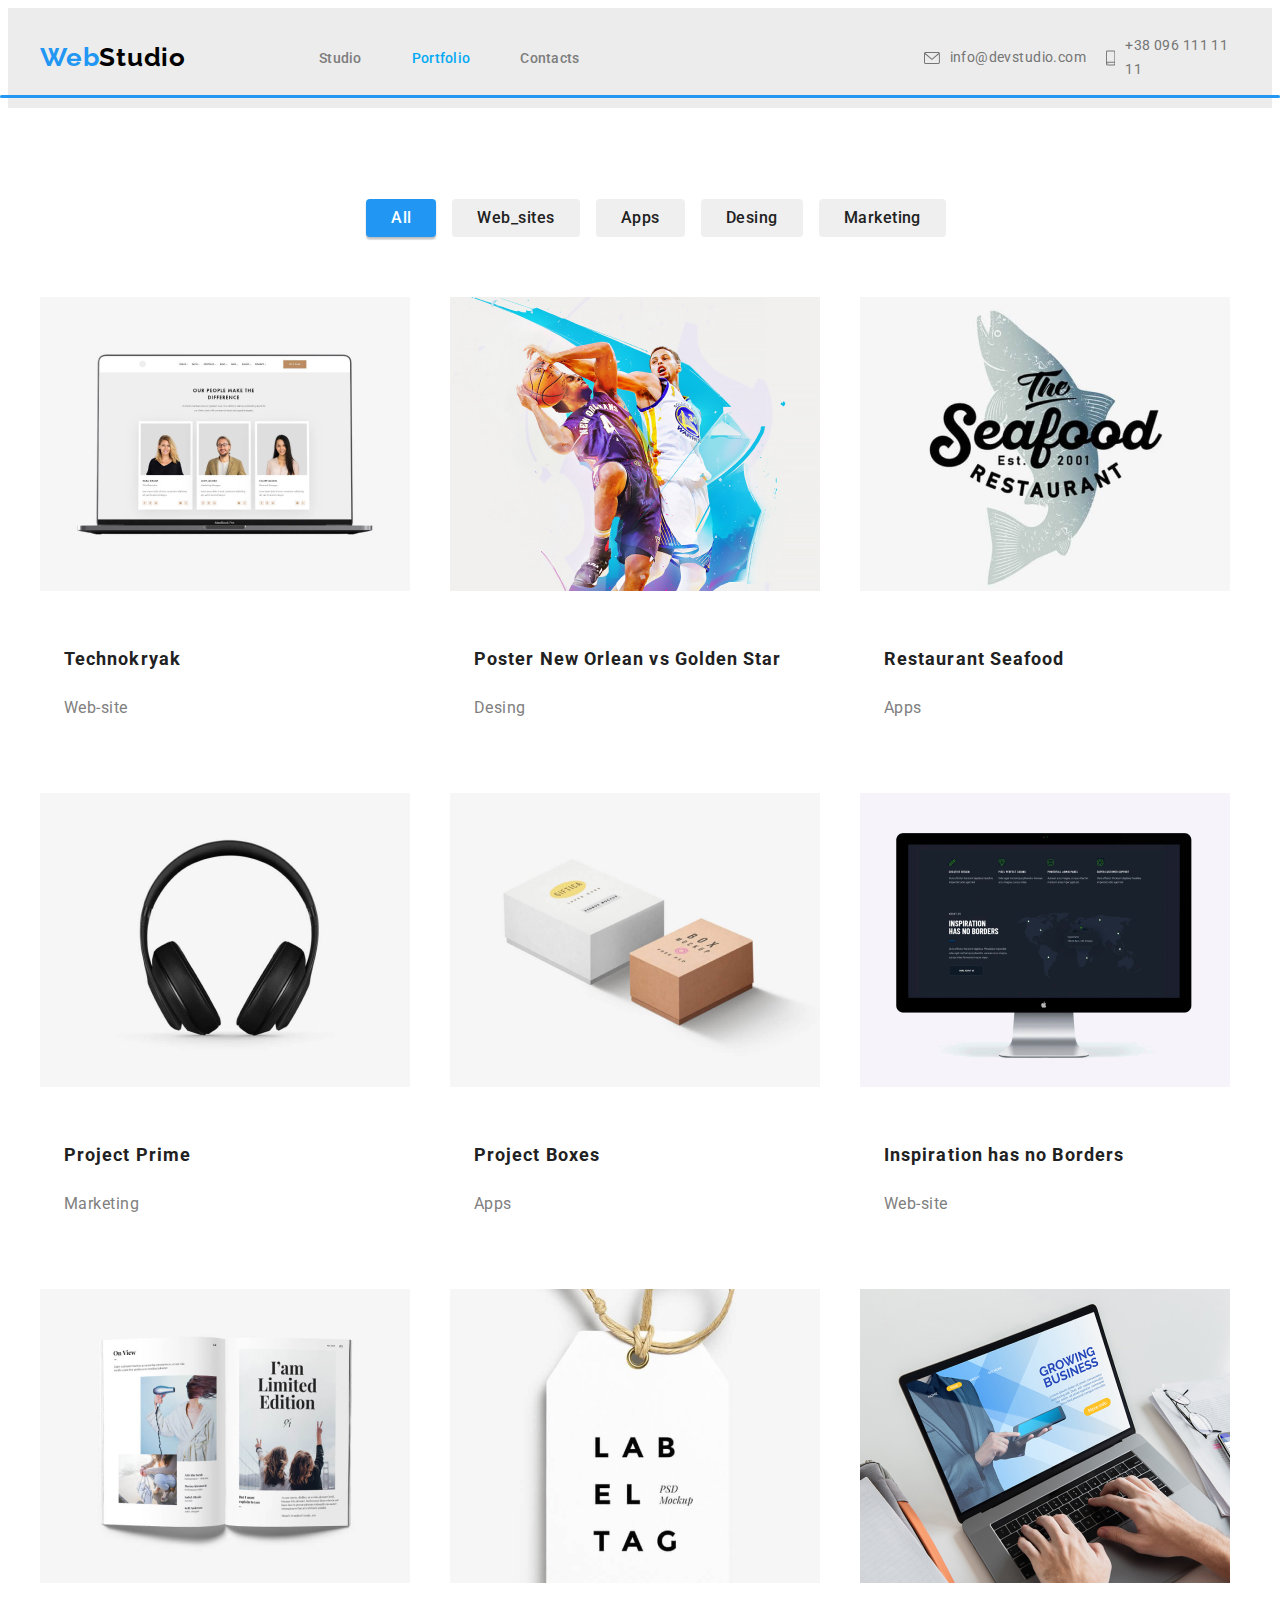
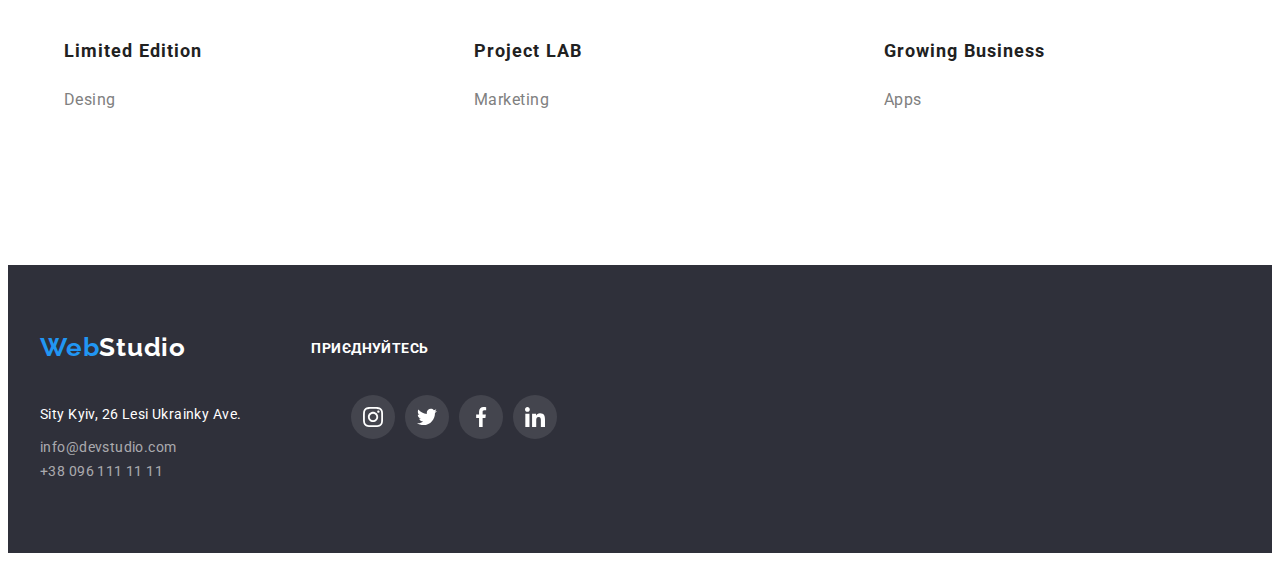
==== commit ddb9c8fb: "New style and code" ====
--- a/portfolio.html
+++ b/portfolio.html
@@ -66,63 +66,108 @@
                 </ul>
                 <ul class="portfolio-list">
                     <li class="portfolio-list-item">
-                        <img class="portfolio-image" src="./images/portfolio/web_site.jpg" alt="Technokryak" height="294" width="370" >
+                        <div class="portfolio-img">
+                            <img class="portfolio-image" src="./images/portfolio/web_site.jpg" alt="Technokryak" height="294" width="370" >
+                            <div class="portfolio-hover">
+                                <p>The resource offers comprehensive offers with different levels of functionality and services. All of this will allow the visitor to obtain comprehensive information about a company or individual.</p>
+                            </div>
+                        </div>
                         <div class="text-box">
                             <h3 class="portfolio-name">Technokryak</h3>
                             <p class="portfolio-categorie" style="color: gray;">Web-site</p>
                         </div>
                     </li>
                     <li class="portfolio-list-item">
-                        <img class="portfolio-image" src="./images/portfolio/desing.jpg" alt="Poster New Orlean vs Golden Star" height="294" width="370" >
+                        <div class="portfolio-img">
+                            <img class="portfolio-image" src="./images/portfolio/desing.jpg" alt="Poster New Orlean vs Golden Star" height="294" width="370" >
+                            <div class="portfolio-hover">
+                                <p>The resource offers comprehensive offers with different levels of functionality and services. All of this will allow the visitor to obtain comprehensive information about a company or individual.</p>
+                            </div>
+                        </div>
                         <div class="text-box">
                             <h3 class="portfolio-name">Poster New Orlean vs Golden Star</h3>
                             <p class="portfolio-categorie" style="color: gray;">Desing</p>
                         </div>
                     </li>
                     <li class="portfolio-list-item">
-                        <img class="portfolio-image" src="./images/portfolio/app.jpg" alt="Restaurant Seafood" height="294" width="370" >
+                        <div class="portfolio-img">
+                            <img class="portfolio-image" src="./images/portfolio/app.jpg" alt="Restaurant Seafood" height="294" width="370" >
+                            <div class="portfolio-hover">
+                                <p>The resource offers comprehensive offers with different levels of functionality and services. All of this will allow the visitor to obtain comprehensive information about a company or individual.</p>
+                            </div>
+                        </div>
                         <div class="text-box">
                             <h3 class="portfolio-name">Restaurant Seafood</h3>
                             <p class="portfolio-categorie" style="color: gray;">Apps</p>
                         </div>
                     </li>
                     <li class="portfolio-list-item">
-                        <img class="portfolio-image" src="./images/portfolio/marketing.jpg" alt="Project Prime" height="294" width="370" >
+                        <div class="portfolio-img">
+                            <img class="portfolio-image" src="./images/portfolio/marketing.jpg" alt="Project Prime" height="294" width="370" >
+                            <div class="portfolio-hover">
+                                <p>The resource offers comprehensive offers with different levels of functionality and services. All of this will allow the visitor to obtain comprehensive information about a company or individual.</p>
+                            </div>
+                        </div>
                         <div class="text-box">
                             <h3 class="portfolio-name">Project Prime</h3>
                             <p class="portfolio-categorie" style="color: gray;">Marketing</p>
                         </div>
                     </li>
                     <li class="portfolio-list-item">
-                        <img class="portfolio-image" src="./images/portfolio//app_2.jpg" alt="Project Boxes" height="294" width="370" >
+                        <div class="portfolio-img">
+                            <img class="portfolio-image" src="./images/portfolio/app_2.jpg" alt="Project Boxes" height="294" width="370" >
+                            <div class="portfolio-hover">
+                                <p>The resource offers comprehensive offers with different levels of functionality and services. All of this will allow the visitor to obtain comprehensive information about a company or individual.</p>
+                            </div>
+                        </div>
                         <div class="text-box">
                             <h3 class="portfolio-name">Project Boxes</h3>
                             <p class="portfolio-categorie" style="color: gray;">Apps</p>
                         </div>
                     </li>
                     <li class="portfolio-list-item">
-                        <img class="portfolio-image" src="./images/portfolio/web_site_2.jpg" alt="Inspiration has no Borders" height="294" width="370" >
+                        <div class="portfolio-img">
+                            <img class="portfolio-image" src="./images/portfolio/web_site_2.jpg" alt="Inspiration has no Borders" height="294" width="370" >
+                            <div class="portfolio-hover">
+                                <p>The resource offers comprehensive offers with different levels of functionality and services. All of this will allow the visitor to obtain comprehensive information about a company or individual.</p>
+                            </div>
+                        </div>
                         <div class="text-box">
                             <h3 class="portfolio-name">Inspiration has no Borders</h3>
                             <p class="portfolio-categorie" style="color: gray;">Web-site</p>
                         </div>
                     </li>
                     <li class="portfolio-list-item">
-                        <img class="portfolio-image" src="./images/portfolio/desing_2.jpg" alt="Limited Edition" height="294" width="370" >
+                        <div class="portfolio-img">
+                            <img class="portfolio-image" src="./images/portfolio/desing_2.jpg" alt="Limited Edition" height="294" width="370" >
+                            <div class="portfolio-hover">
+                                <p>The resource offers comprehensive offers with different levels of functionality and services. All of this will allow the visitor to obtain comprehensive information about a company or individual.</p>
+                            </div>
+                        </div>
                         <div class="text-box">
                             <h3 class="portfolio-name">Limited Edition</h3>
                             <p class="portfolio-categorie" style="color: gray;">Desing</p>
                         </div>
                     </li>
                     <li class="portfolio-list-item">
-                        <img class="portfolio-image" src="./images/portfolio/marketing_2.jpg" alt="Project LAB" height="294" width="370" >
+                        <div class="portfolio-img">
+                            <img class="portfolio-image" src="./images/portfolio/marketing_2.jpg" alt="Project LAB" height="294" width="370" >
+                            <div class="portfolio-hover">
+                                <p>The resource offers comprehensive offers with different levels of functionality and services. All of this will allow the visitor to obtain comprehensive information about a company or individual.</p>
+                            </div>
+                        </div>
                         <div class="text-box">
                             <h3 class="portfolio-name">Project LAB</h3>
                             <p class="portfolio-categorie" style="color: gray;">Marketing</p>
                         </div>
                     </li>
                     <li class="portfolio-list-item">
-                        <img class="portfolio-image" src="./images/portfolio/app_3.jpg" alt="Growing Business" height="294" width="370" >
+                        <div class="portfolio-img">
+                            <img class="portfolio-image" src="./images/portfolio/app_3.jpg" alt="Growing Business" height="294" width="370" >
+                            <div class="portfolio-hover">
+                                <p>The resource offers comprehensive offers with different levels of functionality and services. All of this will allow the visitor to obtain comprehensive information about a company or individual.</p>
+                            </div>
+                        </div>
                         <div class="text-box">
                             <h3 class="portfolio-name">Growing Business</h3>
                             <p class="portfolio-categorie" style="color: gray;">Apps</p>
--- a/css/style.css
+++ b/css/style.css
@@ -16,6 +16,7 @@
     --second-family: 'Raleway', sans-serif;
     --fill-email-and-phone: #757575;
     --social-links-workers: #AFB1B8;
+    --bg-portfolio-hover: rgba(33, 150, 243, 0.9);
 }
 
 body{
@@ -78,6 +79,7 @@
 .portfolio-button:hover {
     background-color: var(--main-button-color);
     color: var(--main-text-color);
+    box-shadow: 0 2px 2px 0 rgba(0, 0, 0, 0.12), 0 1px 2px 0 rgba(0, 0, 0, 0.08), 0 3px 1px 0 rgba(0, 0, 0, 0.1);
 }
 
 .address {
@@ -187,7 +189,11 @@
     color: var(--main-heading-color);
     border: none;
     border-radius: 4px;
-    box-shadow: 0 4px 4px 0 rgba(0, 0, 0, 0.15);
+}
+
+.portfolio-button.current {
+    box-shadow: 0 2px 2px 0 rgba(0, 0, 0, 0.12), 0 1px 2px 0 rgba(0, 0, 0, 0.08), 0 3px 1px 0 rgba(0, 0, 0, 0.1);
+    color: var(--main-text-color);
 }
 
 .portfolio-list {
@@ -255,6 +261,21 @@
 
 .header-link.carrent {
     color: var(--accent-color-and-current-website);
+    font-weight: 500;
+    letter-spacing: 0.02em;
+}
+
+.carrent::after {
+    position: absolute;
+    content: "";
+    margin-top: 28px;
+    left: 0;
+    gap: 10px;
+    width: 100%;
+    height: 3px;
+    background-color: var(--main-button-color);
+    border-radius: 3px;
+    display: block;
 }
 
 .portfolio-button {
@@ -317,6 +338,7 @@
 .header-contacts.link:hover, 
 .header-contacts.link:focus {
     color: var(--accent-color-and-current-website);
+    fill: var(--accent-color-and-current-website);
 }
 
 .flex {
@@ -331,6 +353,7 @@
     padding: 10px 32px;
     min-width: 216px;
     border: 0;
+    cursor: pointer;
 }
 
 .regestration-button {
@@ -415,29 +438,45 @@
     color: var(--header-color-link);
 }
 
-.sections {
-    padding-top: 94px;
-    padding-bottom: 94px;
-}
-
-.heading-occupation {
-    text-align: center;
-    margin-bottom: 50px;
-}
-
-.occupation-list {
-    display: flex;
-}
-
-.occupation.list-item:not(:last-child) {
-    margin-right: 30px;
-}
-
 .occupation.sections {
     padding-top: 94px;
     padding-bottom: 94px;
 }
 
+.heading-occupation {
+    text-align: center;
+    margin-bottom: 50px;
+}
+
+.occupation-list {
+    display: flex;
+}
+
+.occupation.list-item:not(:last-child) {
+    margin-right: 30px;
+}
+
+.occupation-text {
+    position: absolute;
+    background: rgba(47, 48, 58, 0.8);
+    width: 100%;
+    height: 70px;
+    display: flex;
+    justify-content: center;
+    align-items: center;
+    font-size: 14px;
+    line-height: 1.14;
+    letter-spacing: 0.03em;
+    bottom: 3px;
+    left: 0;
+    color: var(--main-text-color);
+}
+
+.occupation.list-item {
+    position: relative;
+    width: 360px;
+}
+
 .occupation.list-item {
     width: 370px;
 }
@@ -478,6 +517,12 @@
     align-items: center;
     justify-content: center;
     fill: var(--social-links-workers);
+}
+
+.our-team-link:hover{
+    fill: var(--main-text-color);
+    border-radius: 50%;
+    background-color: var(--main-button-color);
 }
 
 .team-image-person {
@@ -534,6 +579,60 @@
         0 1px 3px 0 rgba(0, 0, 0, 0.12);
 }
 
+.team.sections {
+    padding-top: 94px;
+    padding-bottom: 94px;
+}
+
+.compony {
+    padding: 94px, 0;
+}
+
+.compony-text {
+    text-align: center;
+    font-family: var(--font-family);
+    font-weight: 700;
+    font-size: 36px;
+    letter-spacing: 0.03em;
+    color: var(--main-heading-color);
+    margin-bottom: 50px;
+}
+
+.company-list {
+    display: flex;
+    gap: 30px;
+    margin-left: 215px;
+    margin-right: 215px;
+    justify-content: center;
+}
+
+.company-item {
+    display: flex;
+    flex-wrap: wrap;
+    justify-content: center;
+}
+
+.company-link {
+    width: 170px;
+    height: 92px;
+    display: flex;
+    border: 1px solid var(--social-links-workers);
+    border-radius: 4px;
+    align-items: center;
+    justify-content: center;
+    fill: var(--social-links-workers);
+}
+
+.company-link:hover {
+    fill: var(--main-button-color);
+    border-color: var(--main-button-color);
+}
+
+.company.sections {
+    padding-top: 94px;
+    padding-bottom: 94px;
+}
+
 .footer {
     background-color: var(--main-and-footer-heading-color);
     color: var(--main-text-color);
@@ -624,6 +723,75 @@
     border-radius: 50%;
     fill: var(--main-text-color);
     background-color: rgba(255, 255, 255, 0.1);
+}
+
+.footer-link:hover{
+    background-color: var(--main-button-color);
+}
+
+.subscribe-newsletter {
+    margin-left: 93px;
+}
+
+.subscribe-box {
+    display: flex;
+    align-items: center;
+    flex-direction: row;
+
+}
+
+.subscribe-email{
+    width: 358px;
+    margin: 0 12px 0 0;
+    padding: 0 16px;
+    height: 50px;
+    color: var(--main-text-color);
+    background: rgba(0, 0, 0, 0);
+    border: 1px solid rgba(255, 255, 255, .3);
+    border-radius: 4px;
+    outline: none;
+    filter: drop-shadow(0px 4px 4px rgba(0, 0, 0, 0.15));
+}
+
+.btn {
+    width: 200px;
+    height: 50px;
+    text-align: center;
+    border-radius: 4px;
+    border: none;
+    font-family: inherit;
+    font-weight: 700;
+    font-size: 16px;
+    line-height: 1.87;
+    letter-spacing: .06em;
+    color: var(--white-color);
+    background-color: var(--main-button-color);
+    cursor: pointer;
+}
+
+.subscribe-btn {
+    display: inline-flex;
+    justify-content: center;
+    align-items: center;
+    fill: var(--main-text-color);
+}
+
+.footer-title-newsletter {
+    font-weight: 700;
+    font-size: 14px;
+    line-height: 1.14;
+    letter-spacing: .03em;
+    color: var(--main-text-color);
+    margin-bottom: 20px;
+    margin-top: 12px;
+}
+
+.subscribe-title {
+    font-weight: 700;
+    font-size: 16px;
+    line-height: 1.9;
+    letter-spacing: .06em;
+    margin-right: 10px;
 }
 
 .visually-hidden {
@@ -637,4 +805,196 @@
     clip: rect(0 0 0 0);
     clip-path: inset(50%);
     margin: -1px;
+}
+
+.backdrop {
+    z-index: 2;
+    position: fixed;
+    top: 0;
+    left: 0;
+    width: 100%;
+    height: 100%;
+    padding: 94px 15px 0;
+    opacity: 1;
+    overflow-y: auto;
+    background-color: rgba(0, 0, 0, 0.2);
+}
+
+.is-hidden {
+    opacity: 0;
+    pointer-events: none;
+    visibility: hidden;
+}
+
+.modal {
+    position: relative;
+    top: 50%;
+    left: 50%;
+    max-width: 528px;
+    padding: 40px;
+    border-radius: 4px;
+    background-color: var(--main-text-color);
+    transform: translate(-50%, -50%);
+}
+
+.no-scroll {
+    overflow: hidden;
+}
+
+.backdrop.is-hidden .modal {
+    opacity: 0;
+    transform: translate(-50%, 50%) scale(0.5);
+}
+
+.modal-close-btn {
+    position: absolute;
+    top: 8px;
+    right: 8px;
+    width: 30px;
+    height: 30px;
+    border-radius: 50% 50%;
+    border: 1px solid rgba(0, 0, 0, 0.1);
+    background-color: var(--main-text-color);
+}
+
+.modal-close-btn:hover {
+    fill: var(--main-button-color);
+}
+
+.modal-close-icon {
+    position: absolute;
+    top: 50%;
+    left: 50%;
+    transform: translate(-50%, -50%);
+}
+
+.regestration {
+    display: flex;
+    justify-content: center;
+    align-items: center;
+    color: var(--main-heading-color);
+    flex-direction: column;
+
+}
+
+.regestration-title {
+    margin: 12px 0;
+    font-weight: 700;
+    font-size: 20px;
+    line-height: 1.15;
+    letter-spacing: 0.03em;
+    text-align: center;
+}
+
+.regestration-div {
+    position: relative;
+    width: 100%;
+    display: flex;
+    text-align: start;
+    flex-direction: column;
+}
+
+.regestration-label {
+    margin: 0 0 4px 0;
+    font-size: 12px;
+    line-height: 1.17;
+    letter-spacing: 0.01em;
+    color: var(--fill-email-and-phone);
+}
+
+.regestration-input {
+    border: 1px solid rgba(33, 33, 33, 0.2);
+    border-radius: 4px;
+    outline: none;
+}
+
+.regestration-required {
+    height: 40px;
+    margin: 0 0 10px 0;
+    padding: 0 42px;
+}
+
+.regestration-comment {
+    height: 120px;
+    margin: 0 0 20px 0;
+    padding: 12px 16px;
+    font-size: 14px;
+    resize: none;
+}
+
+.regestration-polity-label {
+    display: flex;
+    justify-content: center;
+    align-items: center;
+    font-size: 12px;
+    line-height: 1.17;
+    letter-spacing: 0.03em;
+    margin: 0 0 30px 0;
+    color: var(--fill-email-and-phone);
+}
+
+.regestration-send {
+    align-self: center;
+    color: var(--main-text-color);
+    box-shadow: 0 4px 4px 0 rgba(0, 0, 0, 0.15);
+    background: #188ce8;
+}
+
+.regestration-link {
+    color: var(--main-button-color);
+    text-decoration: underline;
+}
+
+.regestration-icon {
+    position: absolute;
+    top: 50%;
+    left: 12px;
+    display: inline-block;
+    align-items: center;
+    justify-content: center;
+    transform: translateY(-25%);
+}
+
+.user:hover,
+.tel:hover,
+.email:hover,
+.comment:hover,
+.user:focus,
+.tel:focus,
+.email:focus,
+.comment:focus,
+.user:active,
+.tel:active,
+.email:active,
+.comment:active {
+    border-color: var(--main-button-color);
+    fill: var(--main-button-color);
+}
+
+.portfolio-hover {
+    position: absolute;
+    top: 0;
+    left: 0;
+    width: 100%;
+    height: 100%;
+    background-color: var(--bg-portfolio-hover);
+    transform: translatey(100%);
+    transition: 250ms ease-in-out;
+    display: flex;
+    align-items: center;
+    padding-right: 24px;
+    padding-left: 24px;
+    font-size: 18px;
+    line-height: 1.56;
+    letter-spacing: .03em;
+    color: var(--main-text-color);
+}
+
+.portfolio-img:hover .portfolio-hover {
+    transform: translatey(0);
+}
+
+.portfolio-img {
+    overflow: hidden;
+    position: relative;
 }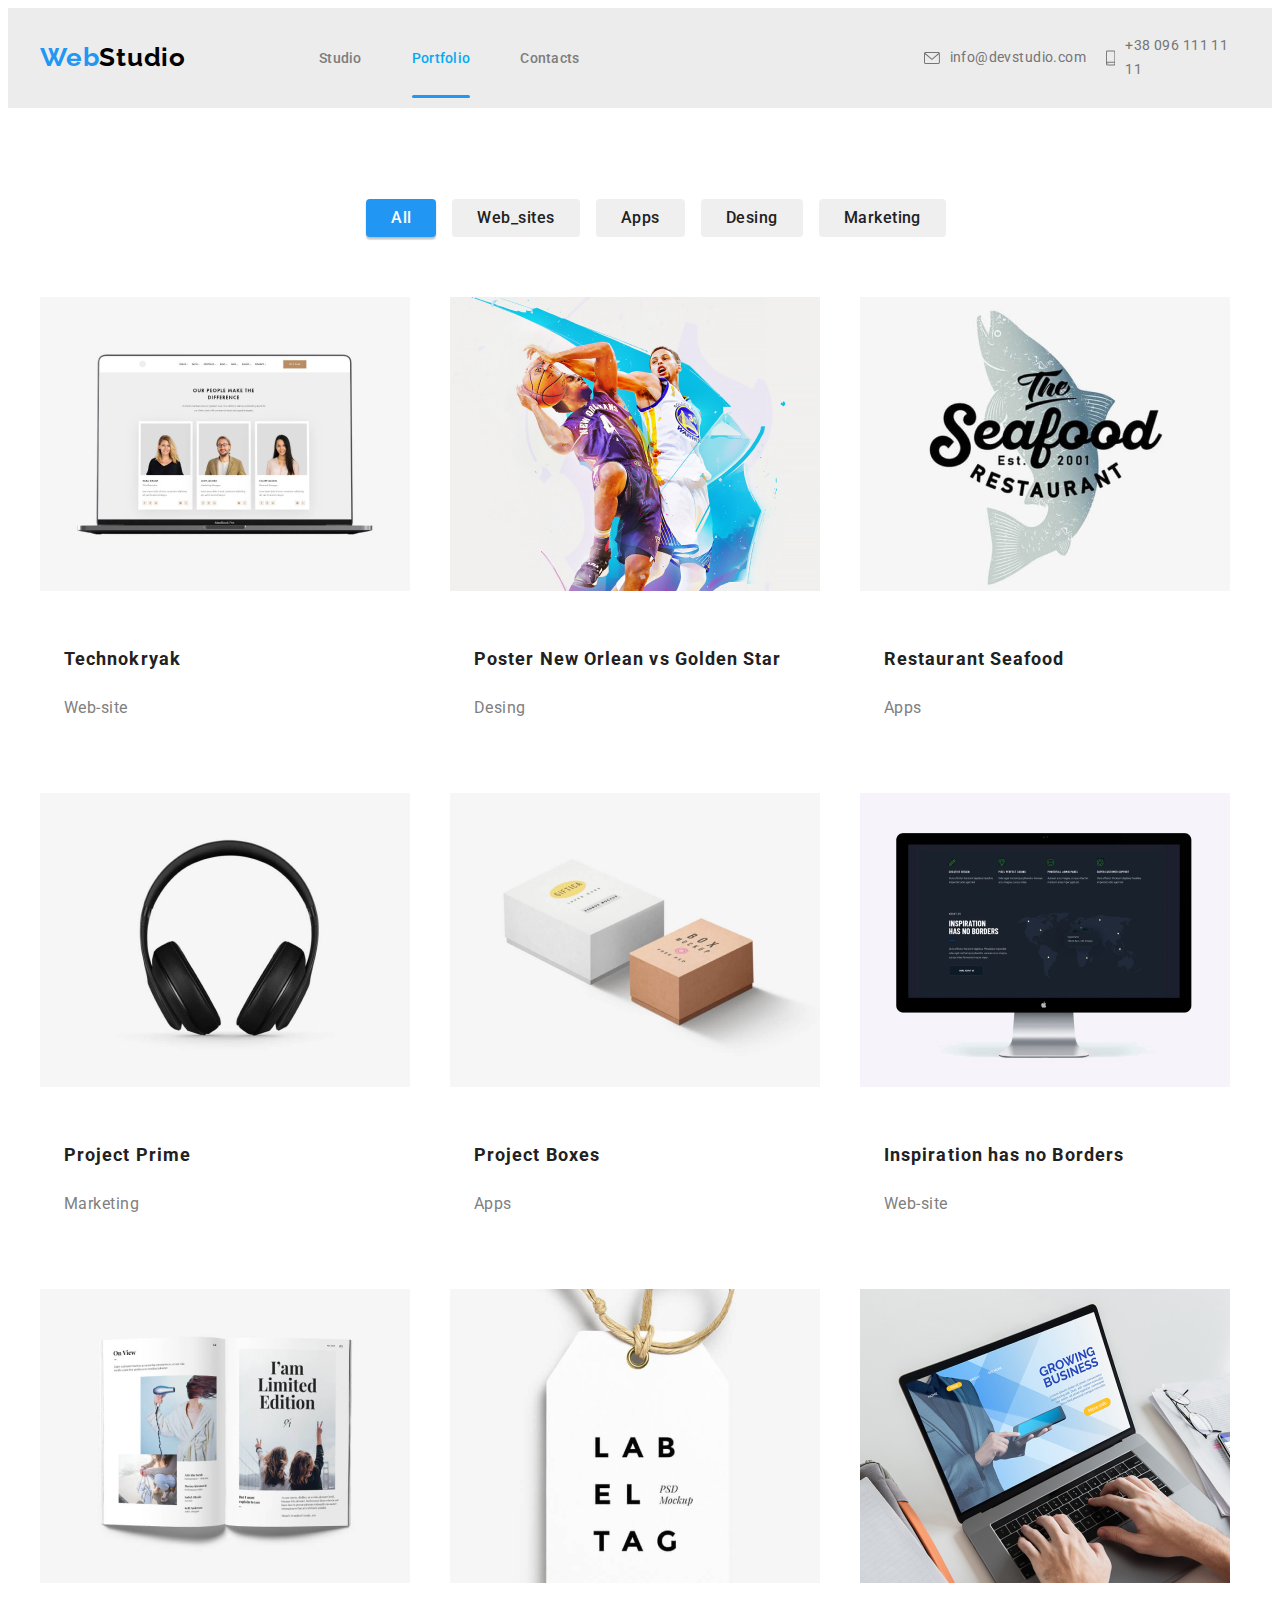
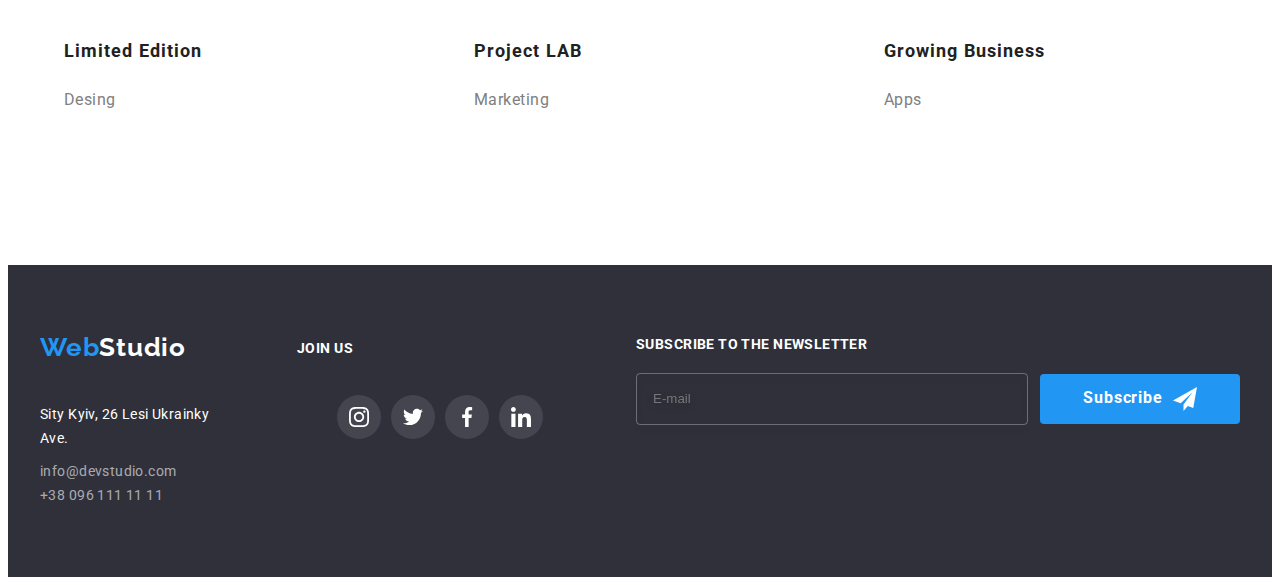
==== commit b4ea3054: "New transition for hovers" ====
--- a/portfolio.html
+++ b/portfolio.html
@@ -191,30 +191,43 @@
                 </address>
             </div>
             <div class="social-network">
-                <h2 class="footer-title">ПРИЄДНУЙТЕСЬ</h2>
+                <h2 class="footer-title">JOIN US</h2>
                 <ul class="footer-list-svg">
                     <li class="footer-list-item-svg">
-                        <a href="./" class="footer-link"> <svg width="20" height="20">
+                        <a href="#" class="footer-link"> <svg width="20" height="20">
                             <use href="./images/svg/symboldefs.svg#instagram"></use>
                         </svg></a>
                     </li>
                     <li class="footer-list-item-svg">
-                        <a href="./" class="footer-link"> <svg width="20" height="20">
+                        <a href="#" class="footer-link"> <svg width="20" height="20">
                             <use href="./images/svg/symboldefs.svg#twitter"></use>
                         </svg></a>
                     </li>
                     <li class="footer-list-item-svg">
-                        <a href="./" class="footer-link"> <svg width="20" height="20">
+                        <a href="#" class="footer-link"> <svg width="20" height="20">
                             <use href="./images/svg/symboldefs.svg#facebook"></use>
                         </svg></a>
                     </li>
                     <li class="footer-list-item-svg">
-                        <a href="./" class="footer-link"> <svg width="20" height="20">
+                        <a href="#" class="footer-link"> <svg width="20" height="20">
                             <use href="./images/svg/symboldefs.svg#linkedin"></use>
                         </svg></a>
                     </li>
                 </ul>
             </div>
+            <form class="subscribe-newsletter">
+                <h2 class="footer-title-newsletter">SUBSCRIBE TO THE NEWSLETTER</h2>
+                <div class="subscribe-box">
+                    <input class="subscribe-email" type="email" name="email" placeholder="E-mail">
+                    <button class="btn subscribe-btn" type="submit">
+                        <span class="subscribe-title">
+                            Subscribe</span>
+                        <svg width="24" height="24">
+                            <use href="./images/svg/symboldefs.svg#iconsend"></use> 
+                        </svg>
+                    </button>
+                </div>
+            </form>
         </div>
     </footer>
 </body>
--- a/css/style.css
+++ b/css/style.css
@@ -80,6 +80,10 @@
     background-color: var(--main-button-color);
     color: var(--main-text-color);
     box-shadow: 0 2px 2px 0 rgba(0, 0, 0, 0.12), 0 1px 2px 0 rgba(0, 0, 0, 0.08), 0 3px 1px 0 rgba(0, 0, 0, 0.1);
+    transition-property: color, background-color, box-shadow;
+    transition-duration: 250ms;
+    transition-timing-function: cubic-bezier(0.4, 0, 0.2, 1);
+    transition-delay: 0;
 }
 
 .address {
@@ -196,6 +200,11 @@
     color: var(--main-text-color);
 }
 
+.carrent,
+.current {
+    position: relative;
+}
+
 .portfolio-list {
     display: flex;
     flex-wrap: wrap;
@@ -253,6 +262,10 @@
 .header-link:hover, 
 .header-link:focus {
     color: var(--accent-color-and-current-website);
+    transition-property: color;
+    transition-duration: 250ms;
+    transition-timing-function: cubic-bezier(0.4, 0, 0.2, 1);
+    transition-delay: 0;
 }
 
 .header-link {
@@ -270,7 +283,6 @@
     content: "";
     margin-top: 28px;
     left: 0;
-    gap: 10px;
     width: 100%;
     height: 3px;
     background-color: var(--main-button-color);
@@ -317,6 +329,10 @@
 
 .portfolio-list-item:hover {
     box-shadow: 1px 4px 6px 0 rgba(0, 0, 0, 0.16), 0 4px 4px 0 rgba(0, 0, 0, 0.06), 0 1px 1px 0 rgba(0, 0, 0, 0.12);
+    transition-property: box-shadow;
+    transition-duration: 250ms;
+    transition-timing-function: cubic-bezier(0.4, 0, 0.2, 1);
+    transition-delay: 0;
 }
 
 .section-title {
@@ -332,13 +348,21 @@
     font-size: 14px;
     line-height: 1.71;
     letter-spacing: 0.03em;
-    color: var(--header-color-link)
+    color: var(--header-color-link);
+    transition-property: color, fill;
+    transition-duration: 250ms;
+    transition-timing-function: cubic-bezier(0.4, 0, 0.2, 1);
+    transition-delay: 0;
 }
 
 .header-contacts.link:hover, 
 .header-contacts.link:focus {
     color: var(--accent-color-and-current-website);
     fill: var(--accent-color-and-current-website);
+    transition-property: color, fill;
+    transition-duration: 250ms;
+    transition-timing-function: cubic-bezier(0.4, 0, 0.2, 1);
+    transition-delay: 0;
 }
 
 .flex {
@@ -523,6 +547,10 @@
     fill: var(--main-text-color);
     border-radius: 50%;
     background-color: var(--main-button-color);
+    transition-property: background-color, fill;
+    transition-duration: 250ms;
+    transition-timing-function: cubic-bezier(0.4, 0, 0.2, 1);
+    transition-delay: 0;
 }
 
 .team-image-person {
@@ -626,6 +654,10 @@
 .company-link:hover {
     fill: var(--main-button-color);
     border-color: var(--main-button-color);
+    transition-property: fill, border-color;
+    transition-duration: 250ms;
+    transition-timing-function: cubic-bezier(0.4, 0, 0.2, 1);
+    transition-delay: 0;
 }
 
 .company.sections {
@@ -727,6 +759,10 @@
 
 .footer-link:hover{
     background-color: var(--main-button-color);
+    transition-property: background-color;
+    transition-duration: 250ms;
+    transition-timing-function: cubic-bezier(0.4, 0, 0.2, 1);
+    transition-delay: 0;
 }
 
 .subscribe-newsletter {
@@ -859,6 +895,10 @@
 
 .modal-close-btn:hover {
     fill: var(--main-button-color);
+    transition-property: fill;
+    transition-duration: 250ms;
+    transition-timing-function: cubic-bezier(0.4, 0, 0.2, 1);
+    transition-delay: 0;
 }
 
 .modal-close-icon {
@@ -969,6 +1009,10 @@
 .comment:active {
     border-color: var(--main-button-color);
     fill: var(--main-button-color);
+    transition-property: fill, border;
+    transition-duration: 250ms;
+    transition-timing-function: cubic-bezier(0.4, 0, 0.2, 1);
+    transition-delay: 0;
 }
 
 .portfolio-hover {
@@ -992,6 +1036,9 @@
 
 .portfolio-img:hover .portfolio-hover {
     transform: translatey(0);
+    transition-duration: 250ms;
+    transition-timing-function: cubic-bezier(0.4, 0, 0.2, 1);
+    transition-delay: 0;
 }
 
 .portfolio-img {
